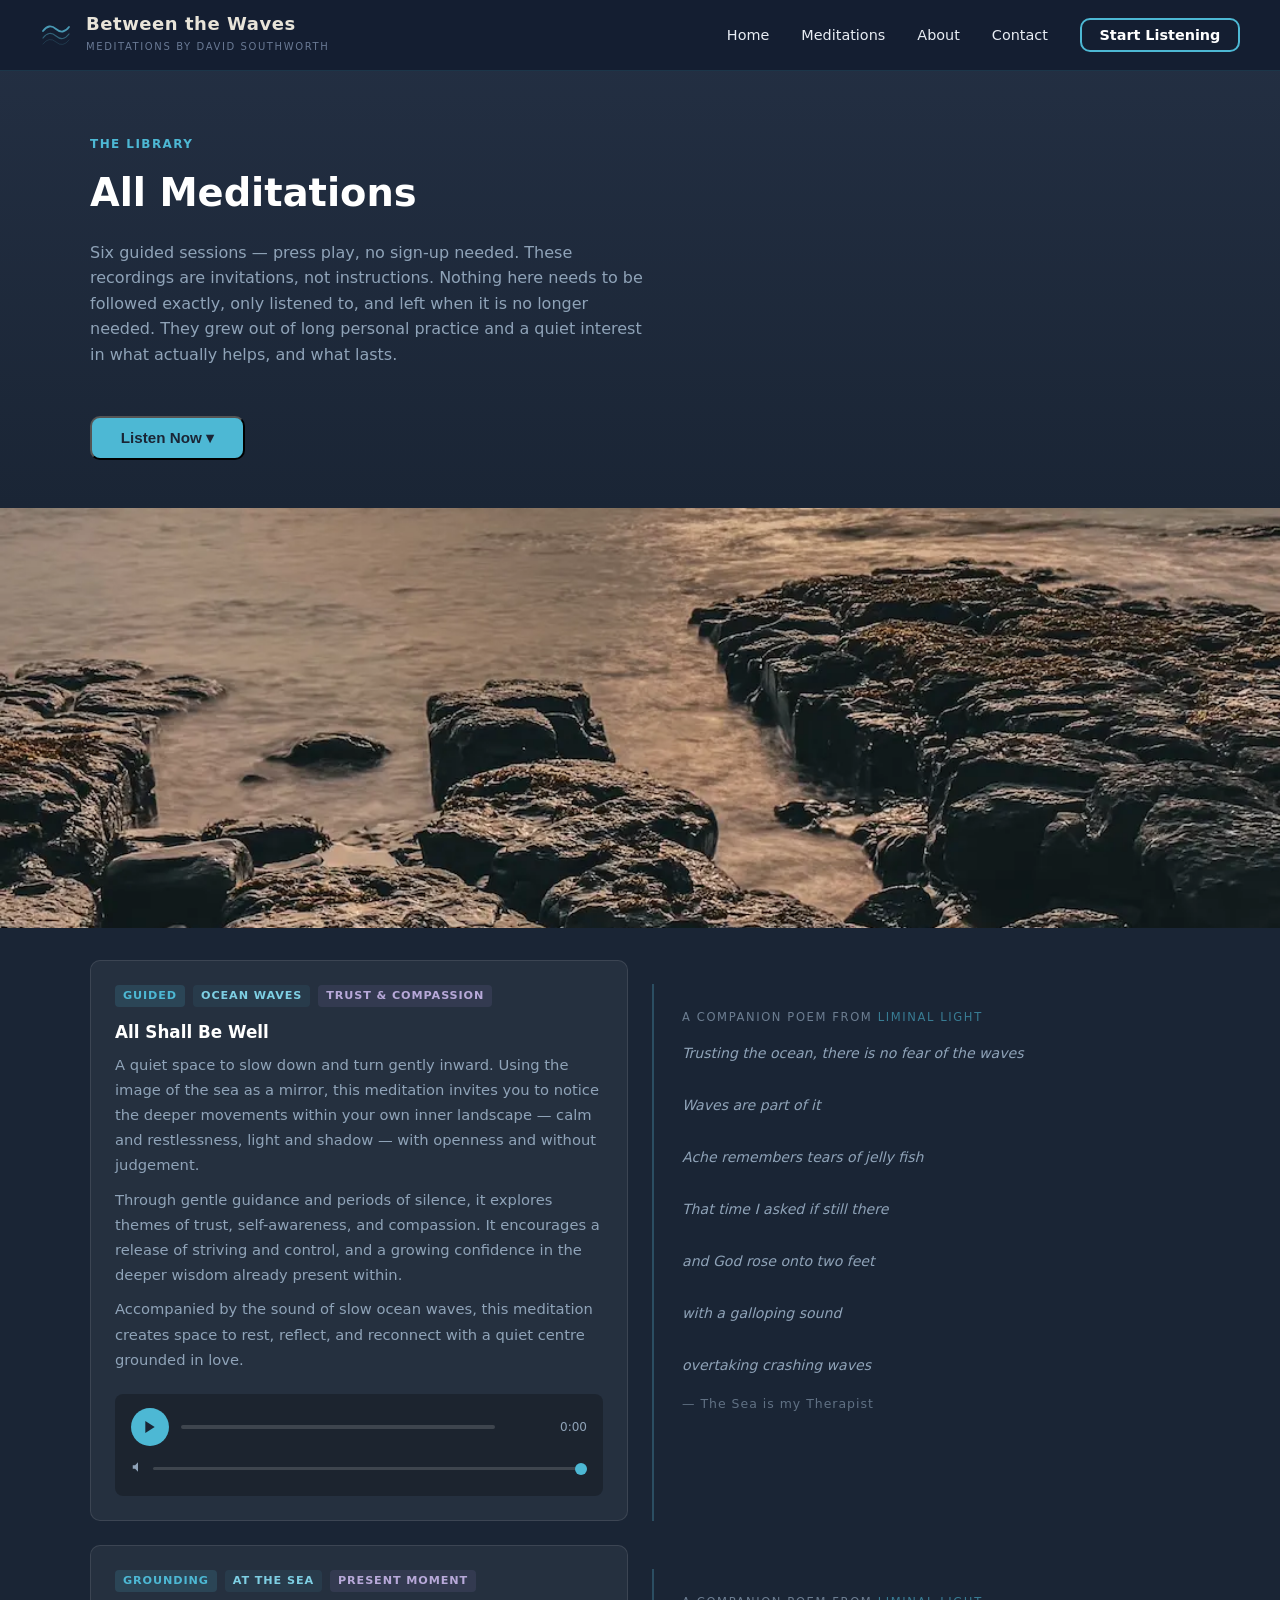
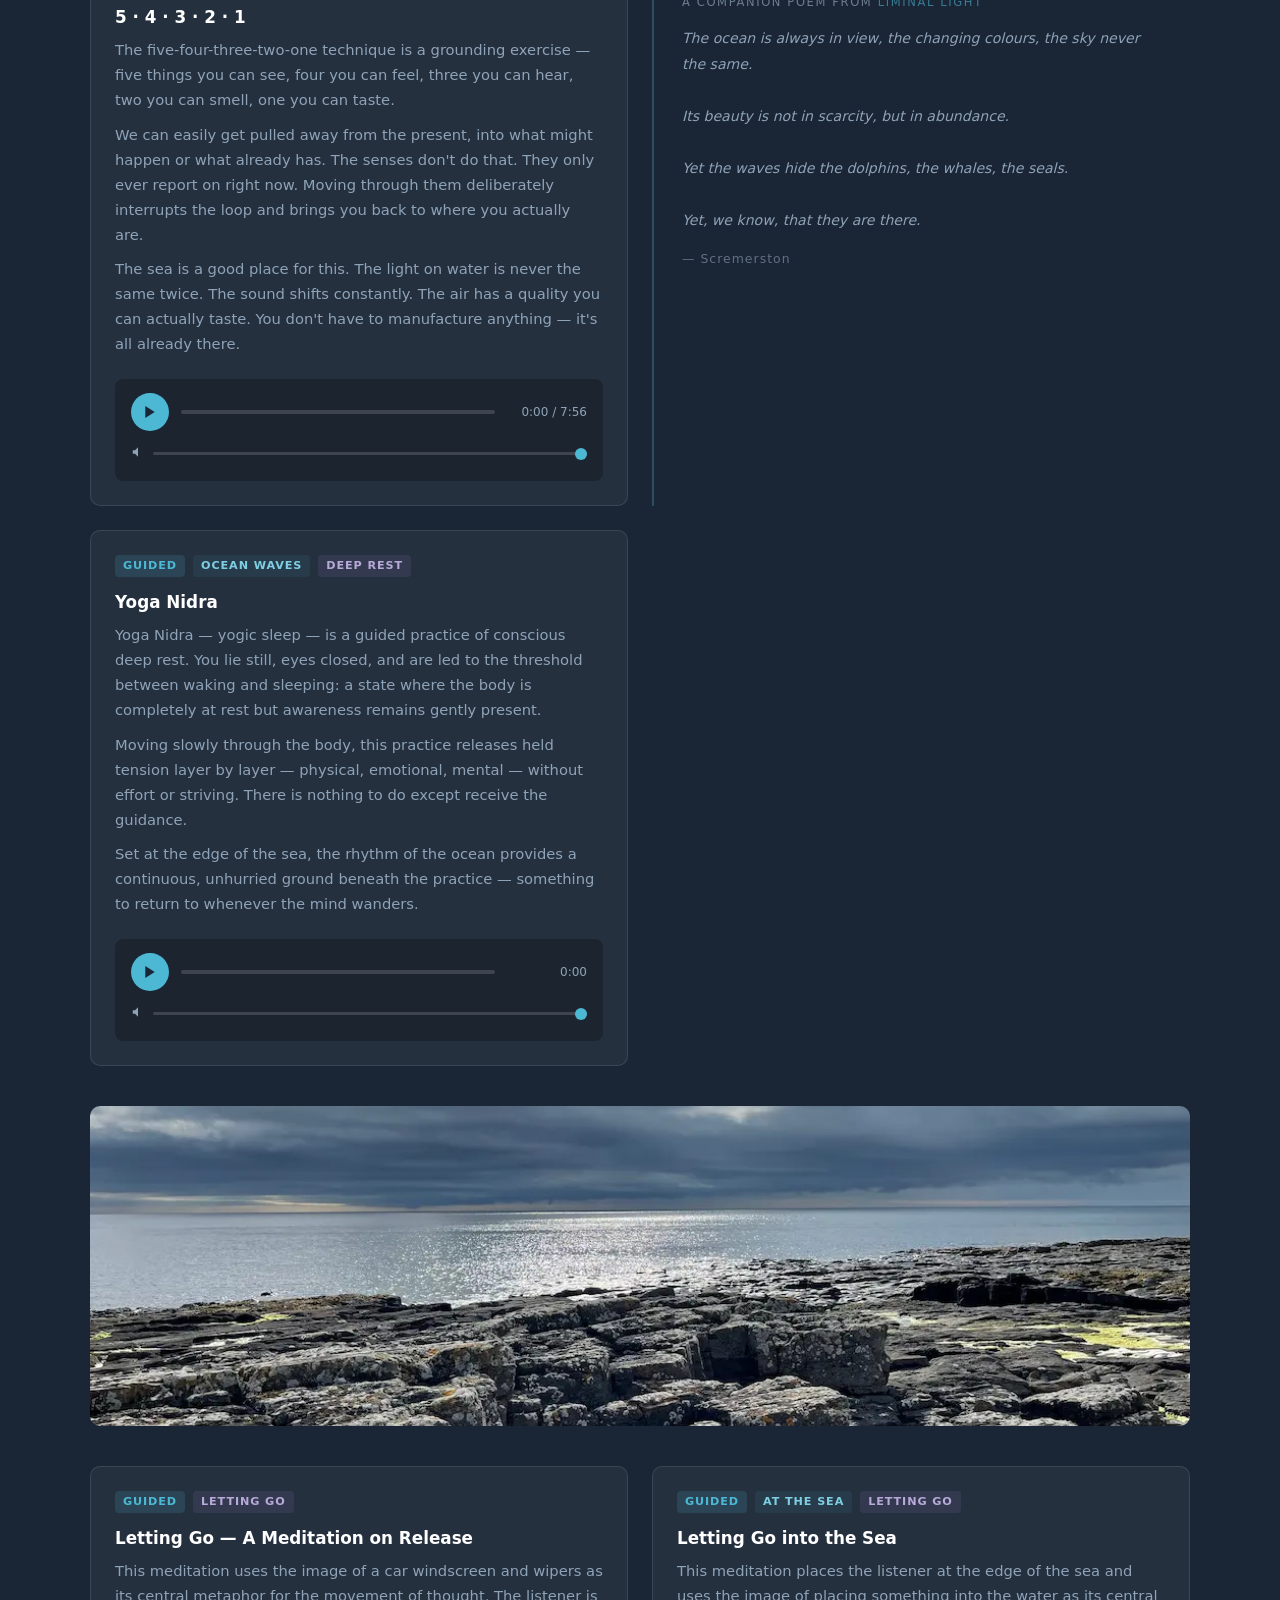
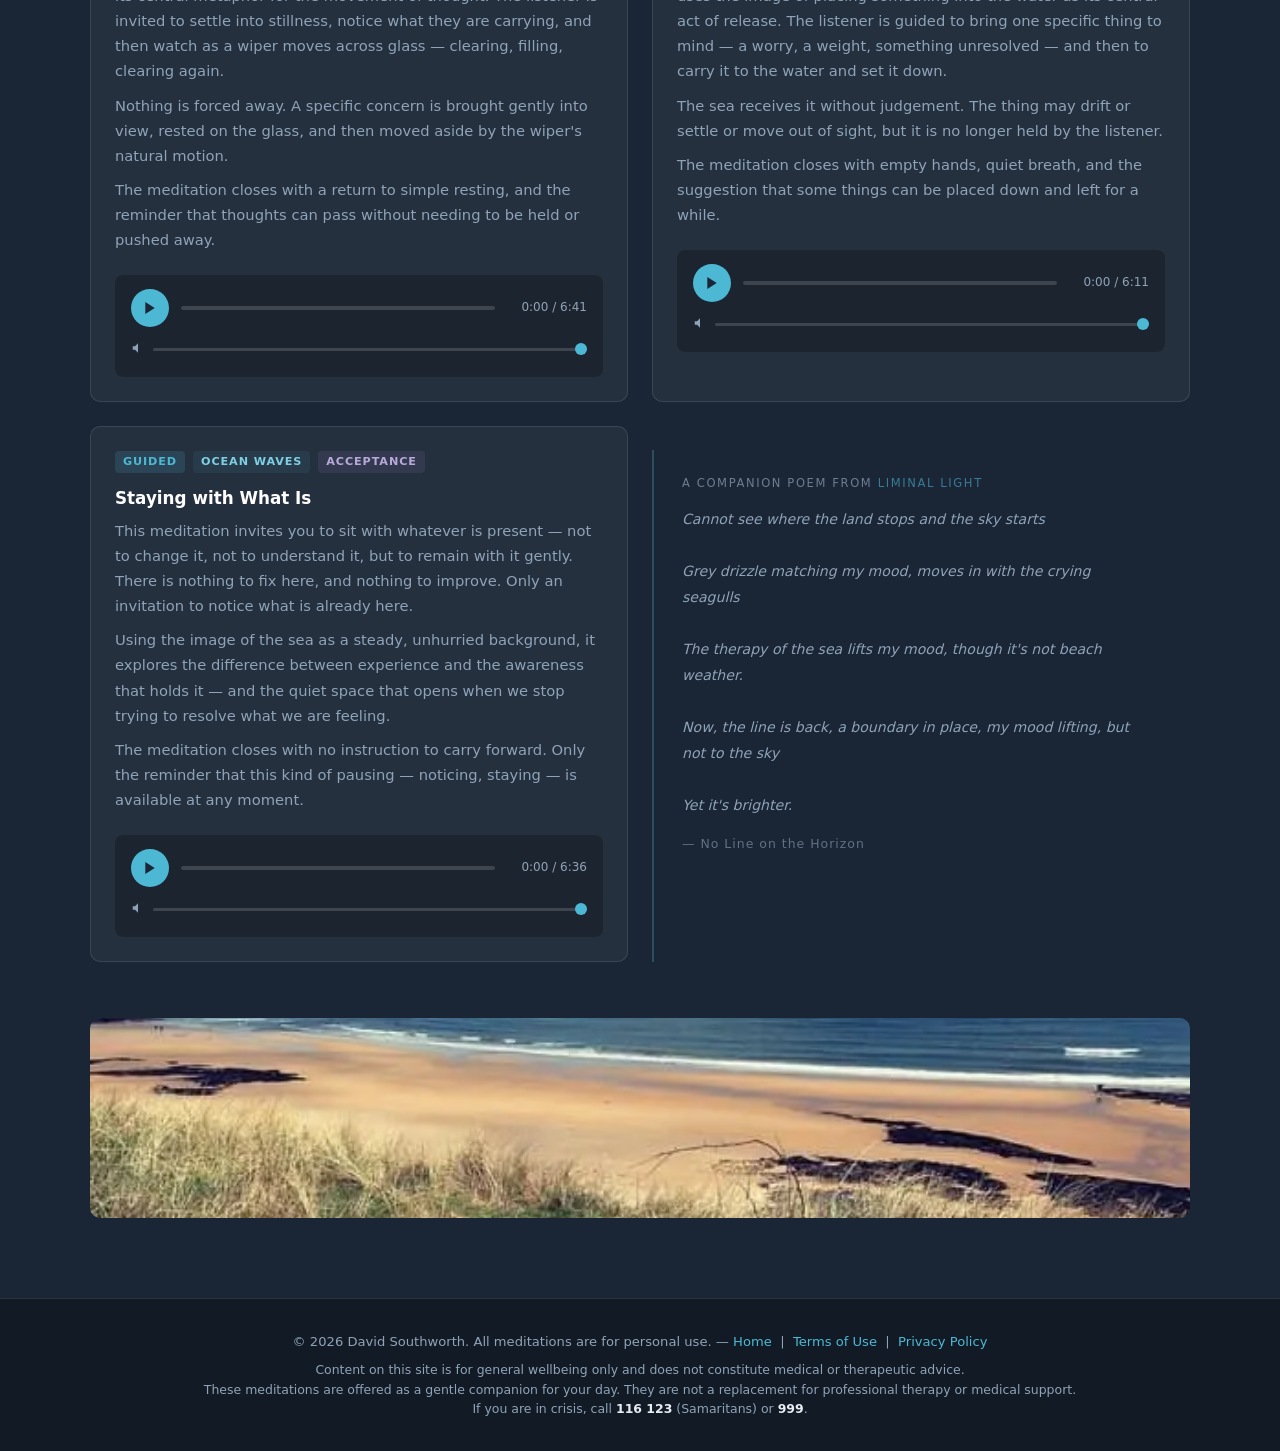
==== meditations.html @ e7060402 "Fix meditations page: add card IDs and remove redundant button - Add id="card-1" through id="card-6"" ====
<!DOCTYPE html>
<html lang="en">
<head>
  <meta charset="UTF-8" />
  <meta name="viewport" content="width=device-width, initial-scale=1.0" />
  <link rel="preconnect" href="https://fonts.googleapis.com" />
  <link rel="preconnect" href="https://fonts.gstatic.com" crossorigin />
  <link href="https://fonts.googleapis.com/css2?family=Cormorant+Garamond:ital,wght@0,400;1,400&display=swap" rel="stylesheet" />
  <title>Meditations — Between the Waves | Free Guided Audio Sessions</title>
  <meta name="description" content="Six free guided meditations for stillness, grounding, rest, and acceptance. No sign-up, no subscription — press play and begin. Created by a UK counsellor." />
  <meta property="og:title" content="Meditations — Between the Waves" />
  <meta property="og:description" content="Six free guided meditations for stillness, grounding, rest, and acceptance. No sign-up, no subscription — press play and begin. Created by a UK counsellor." />
  <meta property="og:type" content="website" />
  <meta name="twitter:card" content="summary_large_image" />
  <meta property="og:image" content="https://dtwo-sys.github.io/mediakit-website/images/og-image.jpg" />
  <meta property="og:image:alt" content="Rock pools at dusk on the Northumberland coast — Between the Waves" />
  <meta name="twitter:image" content="https://dtwo-sys.github.io/mediakit-website/images/og-image.jpg" />
  <meta name="twitter:title" content="Meditations — Between the Waves" />
  <meta name="author" content="David Southworth" />
  <meta name="robots" content="index, follow" />
  <link rel="apple-touch-icon" sizes="180x180" href="apple-touch-icon.png" />
  <link rel="icon" type="image/png" sizes="32x32" href="favicon-32x32.png" />
  <link rel="icon" type="image/png" sizes="16x16" href="favicon-16x16.png" />
  <link rel="manifest" href="site.webmanifest" />
  <meta name="twitter:description" content="Six free guided meditations for stillness, grounding, rest, and acceptance. No sign-up, no subscription — press play and begin. Created by a UK counsellor." />
  <link rel="stylesheet" href="css/style.css" />
  <style>
    .meditations-hero {
      padding-top: 130px;
      padding-bottom: 3rem;
      background: linear-gradient(180deg, rgba(36,48,68,0.98) 0%, var(--navy) 100%);
    }

    /* Wider cards on the library page to show full descriptions */
    .meditations-grid--library {
      grid-template-columns: repeat(auto-fill, minmax(420px, 1fr));
    }

    .card-desc--full {
      font-size: 0.92rem;
      line-height: 1.7;
      color: var(--muted);
      margin-bottom: 1.4rem;
    }

    /* Gentle divider between thematic paragraphs */
    .card-desc--full span {
      display: block;
      margin-top: 0.6rem;
    }

    @media (max-width: 768px) {
      .meditations-grid--library {
        grid-template-columns: 1fr;
      }
    }

    .meditations-hero-image {
      width: 100%;
      height: 420px;
      overflow: hidden;
    }

    .meditations-hero-image img {
      width: 100%;
      height: 100%;
      object-fit: cover;
      object-position: center 65%;
      display: block;
    }

    @media (min-width: 769px) {
      .meditations-hero-image img {
        object-position: center 65%;
      }
    }

    @media (max-width: 768px) {
      .meditations-hero-image {
        height: 260px;
      }
    }

    .meditations-break-image {
      grid-column: 1 / -1;
      width: 100%;
      height: 320px;
      overflow: hidden;
      border-radius: var(--radius);
      margin: 1rem 0;
    }

    .meditations-break-image img {
      width: 100%;
      height: 100%;
      object-fit: cover;
      object-position: center 60%;
      display: block;
    }

    @media (min-width: 769px) {
      .meditations-break-image img {
        object-position: center 60%;
      }
    }

    @media (max-width: 768px) {
      .meditations-break-image {
        height: 200px;
      }
    }

    .meditations-closing-image {
      grid-column: 1 / -1;
      width: 100%;
      height: 200px;
      overflow: hidden;
      border-radius: var(--radius);
      margin: 2rem 0 0;
    }

    .meditations-closing-image img {
      width: 100%;
      height: 100%;
      object-fit: cover;
      object-position: center 55%;
      display: block;
    }

    @media (max-width: 768px) {
      .meditations-closing-image {
        height: 140px;
      }
    }
  </style>
</head>
<body>

  <!-- ── NAV ── -->
  <nav class="nav" aria-label="Main navigation">
    <a href="index.html" class="nav-brand-link" style="display:flex; align-items:center; gap:14px; text-decoration:none;">
      <svg width="32" height="32" viewBox="0 0 32 32" fill="none" aria-hidden="true">
        <path d="M3 12 Q9 4 16 10 Q23 16 29 8" stroke="#4a9ab5" stroke-width="1.8" stroke-linecap="round" fill="none"/>
        <path d="M3 19 Q9 11 16 17 Q23 23 29 15" stroke="#4a9ab5" stroke-width="1.2" stroke-linecap="round" fill="none" opacity="0.55"/>
        <path d="M3 25 Q9 17 16 23 Q23 29 29 21" stroke="#4a9ab5" stroke-width="0.8" stroke-linecap="round" fill="none" opacity="0.25"/>
      </svg>
      <div>
        <div style="font-size:18px; font-weight:600; color:#e8e4d9; letter-spacing:0.03em; line-height:1.1;">Between the Waves</div>
        <div style="font-size:10px; letter-spacing:0.16em; color:#6a7a95; margin-top:5px; text-transform:uppercase;">Meditations by David Southworth</div>
      </div>
    </a>

    <button class="nav-toggle" aria-label="Toggle menu" aria-expanded="false">
      <span></span><span></span><span></span>
    </button>

    <ul class="nav-links">
      <li><a href="index.html">Home</a></li>
      <li><a href="meditations.html">Meditations</a></li>
      <li><a href="index.html#about">About</a></li>
      <li><a href="mailto:hello@calibratedideas.com">Contact</a></li>
      <li><a href="meditations.html" class="btn-nav">Start Listening</a></li>
    </ul>
  </nav>

  <!-- ── PAGE HEADER ── -->
  <div class="meditations-hero">
    <div class="container">
      <span class="section-tag">The Library</span>
      <h2 class="section-title">All Meditations</h2>
      <p class="section-sub">Six guided sessions — press play, no sign-up needed. These recordings are invitations, not instructions. Nothing here needs to be followed exactly, only listened to,
        and left when it is no longer needed. They grew out of long personal practice and a quiet interest in what actually helps, and what lasts.</p>

      <div class="hero-ctas" style="margin-top: 1.5rem;">
        <!-- Listen Now Dropdown (First-time visitor) -->
        <button id="listen-now-btn" class="btn-primary listen-cta" aria-haspopup="menu" aria-expanded="false">
          Listen Now ▾
        </button>

        <!-- Dropdown Menu -->
        <div id="dropdown-menu" class="listen-dropdown hidden" role="menu">
          <a href="#card-1" class="dropdown-item" data-card-id="card-1" data-track-name="All Shall Be Well" role="menuitem">All Shall Be Well</a>
          <a href="#card-2" class="dropdown-item" data-card-id="card-2" data-track-name="5 · 4 · 3 · 2 · 1" role="menuitem">5 · 4 · 3 · 2 · 1</a>
          <a href="#card-3" class="dropdown-item" data-card-id="card-3" data-track-name="Yoga Nidra" role="menuitem">Yoga Nidra</a>
          <a href="#card-4" class="dropdown-item" data-card-id="card-4" data-track-name="Letting Go — A Meditation on Release" role="menuitem">Letting Go — A Meditation on Release</a>
          <a href="#card-5" class="dropdown-item" data-card-id="card-5" data-track-name="Letting Go into the Sea" role="menuitem">Letting Go into the Sea</a>
          <a href="#card-6" class="dropdown-item" data-card-id="card-6" data-track-name="Staying with What Is" role="menuitem">Staying with What Is</a>
        </div>

        <!-- Welcome Back UI (Returning visitor) — hidden by default -->
        <div id="welcome-back-cta" class="welcome-back-buttons hidden">
          <button id="welcome-back-btn" class="btn-primary listen-cta">
            ▶ Play previous track: <span id="welcome-back-track"></span>
          </button>
        </div>
      </div>
    </div>
  </div>

  <div class="meditations-hero-image">
    <img src="images/hero-dusk-rocks.webp" alt="Rock pools at dusk on the Northumberland coast, warm light reflecting on a calm sea" />
  </div>

  <!-- ── MEDITATION CARDS ── -->
  <section style="padding-top:2rem;">
    <div class="container">
      <div class="meditations-grid meditations-grid--library">

        <!-- ── SESSION 1: All Shall Be Well ── -->
        <div id="card-1" class="meditation-card" data-category="guided" data-track="All Shall Be Well">
          <div class="card-meta">
            <span class="card-tag">Guided</span>
            <span class="card-tag card-tag--sea">Ocean Waves</span>
            <span class="card-tag card-tag--theme">Trust &amp; Compassion</span>
          </div>
          <h3 class="card-title">All Shall Be Well</h3>

          <p class="card-desc--full">
            A quiet space to slow down and turn gently inward. Using the image of the sea as a
            mirror, this meditation invites you to notice the deeper movements within your own inner
            landscape — calm and restlessness, light and shadow — with openness and without judgement.
            <span>
              Through gentle guidance and periods of silence, it explores themes of trust,
              self-awareness, and compassion. It encourages a release of striving and control, and a
              growing confidence in the deeper wisdom already present within.
            </span>
            <span>
              Accompanied by the sound of slow ocean waves, this meditation creates space to rest,
              reflect, and reconnect with a quiet centre grounded in love.
            </span>
          </p>

          <div class="player">
            <audio src="audio/all-shall-be-well-trust-shadow-love-meditation.mp3" preload="metadata"></audio>
            <div class="player-controls">
              <button class="btn-play" aria-label="Play">
                <svg viewBox="0 0 24 24"><polygon points="5,3 19,12 5,21"/></svg>
              </button>
              <div class="progress-wrap" role="progressbar">
                <div class="progress-fill"></div>
              </div>
              <span class="player-time">0:00</span>
            </div>
            <div class="volume-row">
              <span class="vol-icon"><svg viewBox="0 0 24 24"><path d="M3 9v6h4l5 5V4L7 9H3z"/></svg></span>
              <input type="range" class="vol-slider" min="0" max="1" step="0.02" value="0.8" aria-label="Volume" />
            </div>
          </div>
        </div>

        <div class="poem-companion">
          <p class="poem-companion-label">
            A companion poem from <a href="https://poetry.davidsouthworth.net" target="_blank" rel="noopener">Liminal Light</a>
          </p>
          <p class="poem-companion-text">Trusting the ocean, there is no fear of the waves

Waves are part of it

Ache remembers tears of jelly fish

That time I asked if still there

and God rose onto two feet

with a galloping sound

overtaking crashing waves</p>
          <p class="poem-companion-title">— The Sea is my Therapist</p>
        </div>

        <!-- ── SESSION 2: 5-4-3-2-1 ── -->
        <div id="card-2" class="meditation-card" data-category="grounding" data-track="5 · 4 · 3 · 2 · 1">
          <div class="card-meta">
            <span class="card-tag">Grounding</span>
            <span class="card-tag card-tag--sea">At the Sea</span>
            <span class="card-tag card-tag--theme">Present Moment</span>
          </div>
          <h3 class="card-title">5 &middot; 4 &middot; 3 &middot; 2 &middot; 1</h3>

          <p class="card-desc--full">
            The five-four-three-two-one technique is a grounding exercise — five things you can see,
            four you can feel, three you can hear, two you can smell, one you can taste.
            <span>
              We can easily get pulled away from the present, into what might happen or what already
              has. The senses don't do that. They only ever report on right now. Moving through them
              deliberately interrupts the loop and brings you back to where you actually are.
            </span>
            <span>
              The sea is a good place for this. The light on water is never the same twice. The sound
              shifts constantly. The air has a quality you can actually taste. You don't have to
              manufacture anything — it's all already there.
            </span>
          </p>

          <div class="player">
            <audio src="audio/5-4-3-2-1.mp3" preload="metadata"></audio>
            <div class="player-controls">
              <button class="btn-play" aria-label="Play">
                <svg viewBox="0 0 24 24"><polygon points="5,3 19,12 5,21"/></svg>
              </button>
              <div class="progress-wrap" role="progressbar">
                <div class="progress-fill"></div>
              </div>
              <span class="player-time">0:00</span>
            </div>
            <div class="volume-row">
              <span class="vol-icon"><svg viewBox="0 0 24 24"><path d="M3 9v6h4l5 5V4L7 9H3z"/></svg></span>
              <input type="range" class="vol-slider" min="0" max="1" step="0.02" value="0.8" aria-label="Volume" />
            </div>
          </div>
        </div>

        <div class="poem-companion">
          <p class="poem-companion-label">
            A companion poem from <a href="https://poetry.davidsouthworth.net" target="_blank" rel="noopener">Liminal Light</a>
          </p>
          <p class="poem-companion-text">The ocean is always in view, the changing colours, the sky never the same.

Its beauty is not in scarcity, but in abundance.

Yet the waves hide the dolphins, the whales, the seals.

Yet, we know, that they are there.</p>
          <p class="poem-companion-title">— Scremerston</p>
        </div>

        <!-- ── SESSION 3: Yoga Nidra ── -->
        <div id="card-3" class="meditation-card" data-category="guided" data-track="Yoga Nidra">
          <div class="card-meta">
            <span class="card-tag">Guided</span>
            <span class="card-tag card-tag--sea">Ocean Waves</span>
            <span class="card-tag card-tag--theme">Deep Rest</span>
          </div>
          <h3 class="card-title">Yoga Nidra</h3>

          <p class="card-desc--full">
            Yoga Nidra — yogic sleep — is a guided practice of conscious deep rest. You lie still,
            eyes closed, and are led to the threshold between waking and sleeping: a state where the
            body is completely at rest but awareness remains gently present.
            <span>
              Moving slowly through the body, this practice releases held tension layer by layer —
              physical, emotional, mental — without effort or striving. There is nothing to do except
              receive the guidance.
            </span>
            <span>
              Set at the edge of the sea, the rhythm of the ocean provides a continuous, unhurried
              ground beneath the practice — something to return to whenever the mind wanders.
            </span>
          </p>

          <div class="player">
            <audio src="audio/YogaNidra.mp3" preload="metadata"></audio>
            <div class="player-controls">
              <button class="btn-play" aria-label="Play">
                <svg viewBox="0 0 24 24"><polygon points="5,3 19,12 5,21"/></svg>
              </button>
              <div class="progress-wrap" role="progressbar">
                <div class="progress-fill"></div>
              </div>
              <span class="player-time">0:00</span>
            </div>
            <div class="volume-row">
              <span class="vol-icon"><svg viewBox="0 0 24 24"><path d="M3 9v6h4l5 5V4L7 9H3z"/></svg></span>
              <input type="range" class="vol-slider" min="0" max="1" step="0.02" value="0.8" aria-label="Volume" />
            </div>
          </div>
        </div>

        <div class="meditations-break-image">
          <img src="images/sky-light-sea.webp" alt="Light breaking through dramatic clouds onto the North Sea, Northumberland coast" loading="lazy" />
        </div>

        <!-- ── SESSION 4: Letting Go — A Meditation on Release ── -->
        <div id="card-4" class="meditation-card" data-category="guided" data-track="Letting Go — A Meditation on Release">
          <div class="card-meta">
            <span class="card-tag">Guided</span>
            <span class="card-tag card-tag--theme">Letting Go</span>
          </div>
          <h3 class="card-title">Letting Go &mdash; A Meditation on Release</h3>

          <p class="card-desc--full">
            This meditation uses the image of a car windscreen and wipers as its central metaphor
            for the movement of thought. The listener is invited to settle into stillness, notice
            what they are carrying, and then watch as a wiper moves across glass — clearing,
            filling, clearing again.
            <span>
              Nothing is forced away. A specific concern is brought gently into view, rested on
              the glass, and then moved aside by the wiper's natural motion.
            </span>
            <span>
              The meditation closes with a return to simple resting, and the reminder that thoughts
              can pass without needing to be held or pushed away.
            </span>
          </p>

          <div class="player">
            <audio src="audio/Wipers.mp3" preload="metadata"></audio>
            <div class="player-controls">
              <button class="btn-play" aria-label="Play">
                <svg viewBox="0 0 24 24"><polygon points="5,3 19,12 5,21"/></svg>
              </button>
              <div class="progress-wrap" role="progressbar">
                <div class="progress-fill"></div>
              </div>
              <span class="player-time">0:00</span>
            </div>
            <div class="volume-row">
              <span class="vol-icon"><svg viewBox="0 0 24 24"><path d="M3 9v6h4l5 5V4L7 9H3z"/></svg></span>
              <input type="range" class="vol-slider" min="0" max="1" step="0.02" value="0.8" aria-label="Volume" />
            </div>
          </div>
        </div>

        <!-- ── SESSION 5: Letting Go into the Sea ── -->
        <div id="card-5" class="meditation-card" data-category="guided" data-track="Letting Go into the Sea">
          <div class="card-meta">
            <span class="card-tag">Guided</span>
            <span class="card-tag card-tag--sea">At the Sea</span>
            <span class="card-tag card-tag--theme">Letting Go</span>
          </div>
          <h3 class="card-title">Letting Go into the Sea</h3>

          <p class="card-desc--full">
            This meditation places the listener at the edge of the sea and uses the image of
            placing something into the water as its central act of release. The listener is guided
            to bring one specific thing to mind — a worry, a weight, something unresolved — and
            then to carry it to the water and set it down.
            <span>
              The sea receives it without judgement. The thing may drift or settle or move out of
              sight, but it is no longer held by the listener.
            </span>
            <span>
              The meditation closes with empty hands, quiet breath, and the suggestion that some
              things can be placed down and left for a while.
            </span>
          </p>

          <div class="player">
            <audio src="audio/Letting_Go.mp3" preload="metadata"></audio>
            <div class="player-controls">
              <button class="btn-play" aria-label="Play">
                <svg viewBox="0 0 24 24"><polygon points="5,3 19,12 5,21"/></svg>
              </button>
              <div class="progress-wrap" role="progressbar">
                <div class="progress-fill"></div>
              </div>
              <span class="player-time">0:00</span>
            </div>
            <div class="volume-row">
              <span class="vol-icon"><svg viewBox="0 0 24 24"><path d="M3 9v6h4l5 5V4L7 9H3z"/></svg></span>
              <input type="range" class="vol-slider" min="0" max="1" step="0.02" value="0.8" aria-label="Volume" />
            </div>
          </div>
        </div>

        <!-- ── SESSION 6: Staying with What Is ── -->
        <div id="card-6" class="meditation-card" data-category="guided" data-track="Staying with What Is">
          <div class="card-meta">
            <span class="card-tag">Guided</span>
            <span class="card-tag card-tag--sea">Ocean Waves</span>
            <span class="card-tag card-tag--theme">Acceptance</span>
          </div>
          <h3 class="card-title">Staying with What Is</h3>

          <p class="card-desc--full">
            This meditation invites you to sit with whatever is present — not to change it, not to
            understand it, but to remain with it gently. There is nothing to fix here, and nothing
            to improve. Only an invitation to notice what is already here.
            <span>
              Using the image of the sea as a steady, unhurried background, it explores the
              difference between experience and the awareness that holds it — and the quiet space
              that opens when we stop trying to resolve what we are feeling.
            </span>
            <span>
              The meditation closes with no instruction to carry forward. Only the reminder that
              this kind of pausing — noticing, staying — is available at any moment.
            </span>
          </p>

          <div class="player">
            <audio src="audio/Staying.mp3" preload="metadata"></audio>
            <div class="player-controls">
              <button class="btn-play" aria-label="Play">
                <svg viewBox="0 0 24 24"><polygon points="5,3 19,12 5,21"/></svg>
              </button>
              <div class="progress-wrap" role="progressbar">
                <div class="progress-fill"></div>
              </div>
              <span class="player-time">0:00</span>
            </div>
            <div class="volume-row">
              <span class="vol-icon"><svg viewBox="0 0 24 24"><path d="M3 9v6h4l5 5V4L7 9H3z"/></svg></span>
              <input type="range" class="vol-slider" min="0" max="1" step="0.02" value="0.8" aria-label="Volume" />
            </div>
          </div>
        </div>

        <div class="poem-companion">
          <p class="poem-companion-label">
            A companion poem from <a href="https://poetry.davidsouthworth.net" target="_blank" rel="noopener">Liminal Light</a>
          </p>
          <p class="poem-companion-text">Cannot see where the land stops and the sky starts

Grey drizzle matching my mood, moves in with the crying seagulls

The therapy of the sea lifts my mood, though it's not beach weather.

Now, the line is back, a boundary in place, my mood lifting, but not to the sky

Yet it's brighter.</p>
          <p class="poem-companion-title">— No Line on the Horizon</p>
        </div>

        <div class="meditations-closing-image">
          <img src="images/beach-dunes-path.webp" alt="A path through dune grass overlooking an empty beach on the Northumberland coast" loading="lazy" />
        </div>

      </div><!-- /grid -->
    </div>
  </section>

  <!-- ── FOOTER ── -->
  <footer>
    <p>
      &copy; 2026 David Southworth. All meditations are for personal use. &mdash;
      <a href="index.html">Home</a> &nbsp;|&nbsp;
      <a href="terms.html">Terms of Use</a> &nbsp;|&nbsp;
      <a href="privacy.html">Privacy Policy</a>
    </p>
    <p style="margin-top:0.5rem;font-size:0.78rem;">
      Content on this site is for general wellbeing only and does not constitute medical or therapeutic advice.<br>
      These meditations are offered as a gentle companion for your day. They are not a replacement for professional therapy or medical support.<br>
      If you are in crisis, call <strong style="color:var(--light);">116 123</strong> (Samaritans) or <strong style="color:var(--light);">999</strong>.
    </p>
  </footer>

  <script src="js/player.js"></script>
  <script src="js/listen.js"></script>
</body>
</html>
---- css/style.css ----
/* ================================================
   Mediakit Website — Global Styles
   Palette: dark navy bg, blue accent, white text
   ================================================ */

*, *::before, *::after {
  box-sizing: border-box;
  margin: 0;
  padding: 0;
}

:root {
  --navy:    #1a2535;
  --navy-mid:#243044;
  --accent:  #4db8d4;
  --accent-h:#3aa0bc;
  --white:   #ffffff;
  --light:   #e8edf4;
  --muted:   #8fa3b8;
  --card-bg: rgba(255,255,255,0.05);
  --card-border: rgba(255,255,255,0.1);
  --radius:  10px;
}

html { scroll-behavior: smooth; }

body {
  font-family: 'Segoe UI', system-ui, -apple-system, sans-serif;
  background: var(--navy);
  color: var(--white);
  line-height: 1.6;
  min-height: 100vh;
}

a { color: inherit; text-decoration: none; }

img { max-width: 100%; display: block; }

/* ── NAV ─────────────────────────────────────── */

.nav {
  position: fixed;
  top: 0; left: 0; right: 0;
  z-index: 1000;
  display: flex;
  align-items: center;
  justify-content: space-between;
  padding: 0.9rem 2.5rem;
  background: rgba(20, 30, 48, 0.92);
  backdrop-filter: blur(10px);
  border-bottom: 1px solid rgba(77,184,212,0.15);
}

.nav-brand h1 {
  font-size: 1.25rem;
  font-weight: 700;
  letter-spacing: 0.02em;
}

.nav-brand p {
  font-size: 0.72rem;
  color: var(--accent);
  letter-spacing: 0.04em;
}

.nav-links {
  display: flex;
  align-items: center;
  gap: 2rem;
  list-style: none;
}

.nav-links a {
  font-size: 0.9rem;
  color: var(--light);
  transition: color 0.2s;
}

.nav-links a:hover { color: var(--accent); }

.btn-nav {
  padding: 0.45rem 1.1rem;
  border: 2px solid var(--accent);
  border-radius: var(--radius);
  color: var(--white) !important;
  font-size: 0.88rem;
  font-weight: 600;
  transition: background 0.2s, color 0.2s;
}

.btn-nav:hover {
  background: var(--accent);
  color: var(--navy) !important;
}

/* Hamburger */
.nav-toggle {
  display: none;
  flex-direction: column;
  gap: 5px;
  cursor: pointer;
  background: none;
  border: none;
  padding: 4px;
}

.nav-toggle span {
  display: block;
  width: 24px;
  height: 2px;
  background: var(--white);
  border-radius: 2px;
  transition: all 0.3s;
}

/* ── HERO ────────────────────────────────────── */

.hero {
  position: relative;
  min-height: 100vh;
  display: flex;
  align-items: flex-end;
  padding-bottom: 8vh;
  background:
    linear-gradient(to bottom right, rgba(20,30,48,0.82), rgba(20,30,48,0.55)),
    url('../images/hero.jpeg') center 35%/cover no-repeat;
}

.hero-content {
  padding: 0 3rem;
  max-width: 650px;
}

.hero-content h2 {
  font-size: clamp(2.2rem, 5vw, 3.4rem);
  font-weight: 700;
  line-height: 1.15;
  margin-bottom: 0.6rem;
}

.hero-divider {
  width: 60px;
  height: 3px;
  background: var(--accent);
  border: none;
  margin: 0.9rem 0 1.2rem;
}

.hero-content p {
  font-size: 1.05rem;
  color: var(--light);
  margin-bottom: 2rem;
}

.hero-ctas {
  display: flex;
  flex-direction: column;
  align-items: flex-start;
  gap: 0.9rem;
}

.btn-primary {
  display: inline-block;
  padding: 0.7rem 1.8rem;
  background: var(--accent);
  color: var(--navy);
  border-radius: var(--radius);
  font-weight: 700;
  font-size: 0.95rem;
  transition: background 0.2s, transform 0.15s;
}

.btn-primary:hover {
  background: var(--accent-h);
  transform: translateY(-2px);
}

.btn-outline {
  display: inline-block;
  padding: 0.65rem 1.6rem;
  border: 2px solid rgba(255,255,255,0.55);
  border-radius: var(--radius);
  color: var(--white);
  font-size: 0.9rem;
  backdrop-filter: blur(4px);
  background: rgba(255,255,255,0.07);
  transition: border-color 0.2s, background 0.2s;
}

.btn-outline:hover {
  border-color: var(--accent);
  background: rgba(77,184,212,0.12);
}

/* ── SECTIONS ────────────────────────────────── */

section { padding: 5rem 2.5rem; }

.section-tag {
  display: inline-block;
  font-size: 0.75rem;
  font-weight: 700;
  letter-spacing: 0.12em;
  text-transform: uppercase;
  color: var(--accent);
  margin-bottom: 0.5rem;
}

.section-title {
  font-size: clamp(1.6rem, 3vw, 2.4rem);
  font-weight: 700;
  margin-bottom: 1rem;
  color: var(--white);
}

.section-sub {
  color: var(--muted);
  max-width: 560px;
  font-size: 1rem;
  margin-bottom: 3rem;
}

.container {
  max-width: 1100px;
  margin: 0 auto;
}

/* ── MEDITATIONS GRID ────────────────────────── */

.meditations-grid {
  display: grid;
  grid-template-columns: repeat(auto-fill, minmax(300px, 1fr));
  gap: 1.5rem;
}

.meditation-card {
  background: var(--card-bg);
  border: 1px solid var(--card-border);
  border-radius: var(--radius);
  padding: 1.5rem;
  transition: border-color 0.25s, transform 0.2s;
}

.meditation-card:hover {
  border-color: rgba(77,184,212,0.4);
  transform: translateY(-3px);
}

.card-meta {
  display: flex;
  align-items: center;
  gap: 0.5rem;
  margin-bottom: 0.75rem;
}

.card-tag {
  font-size: 0.7rem;
  font-weight: 700;
  letter-spacing: 0.08em;
  text-transform: uppercase;
  background: rgba(77,184,212,0.15);
  color: var(--accent);
  border-radius: 4px;
  padding: 2px 8px;
}

.card-duration {
  font-size: 0.78rem;
  color: var(--muted);
}

.card-title {
  font-size: 1.05rem;
  font-weight: 700;
  margin-bottom: 0.4rem;
  color: var(--white);
}

.card-desc {
  font-size: 0.85rem;
  color: var(--muted);
  margin-bottom: 1.2rem;
  line-height: 1.5;
}

/* ── CUSTOM AUDIO PLAYER ─────────────────────── */

.player {
  background: rgba(0,0,0,0.25);
  border-radius: 8px;
  padding: 0.9rem 1rem;
}

.player-controls {
  display: flex;
  align-items: center;
  gap: 0.75rem;
  margin-bottom: 0.6rem;
}

.btn-play {
  width: 38px;
  height: 38px;
  border-radius: 50%;
  border: none;
  background: var(--accent);
  color: var(--navy);
  cursor: pointer;
  display: flex;
  align-items: center;
  justify-content: center;
  flex-shrink: 0;
  transition: background 0.2s, transform 0.15s;
}

.btn-play:hover {
  background: var(--accent-h);
  transform: scale(1.08);
}

.btn-play svg { width: 16px; height: 16px; fill: var(--navy); }

.player-time {
  font-size: 0.75rem;
  color: var(--muted);
  min-width: 80px;
  text-align: right;
}

.progress-wrap {
  flex: 1;
  height: 4px;
  background: rgba(255,255,255,0.15);
  border-radius: 4px;
  cursor: pointer;
  position: relative;
}

.progress-fill {
  height: 100%;
  background: var(--accent);
  border-radius: 4px;
  width: 0%;
  transition: width 0.1s linear;
  pointer-events: none;
}

.volume-row {
  display: flex;
  align-items: center;
  gap: 0.5rem;
}

.vol-icon {
  color: var(--muted);
  flex-shrink: 0;
}

.vol-icon svg { width: 14px; height: 14px; fill: var(--muted); }

input[type="range"].vol-slider {
  -webkit-appearance: none;
  appearance: none;
  flex: 1;
  height: 3px;
  background: rgba(255,255,255,0.15);
  border-radius: 3px;
  outline: none;
  cursor: pointer;
}

input[type="range"].vol-slider::-webkit-slider-thumb {
  -webkit-appearance: none;
  width: 12px;
  height: 12px;
  border-radius: 50%;
  background: var(--accent);
  cursor: pointer;
}

/* ── ABOUT / INFO STRIP ──────────────────────── */

.about-strip {
  background: var(--navy-mid);
  border-top: 1px solid var(--card-border);
  border-bottom: 1px solid var(--card-border);
}

.about-inner {
  display: grid;
  grid-template-columns: 1fr 110px;
  grid-template-rows: auto auto;
  gap: 1rem 2rem;
  align-items: start;
}

.about-book {
  display: flex;
  flex-direction: column;
  align-items: center;
  justify-content: flex-start;
  gap: 0.6rem;
  grid-row: 1 / 2;
  grid-column: 2 / 3;
  margin-top: 3.2rem;
}

.about-text { grid-column: 1 / 2; }

.about-text p {
  color: var(--muted);
  font-size: 0.97rem;
  line-height: 1.75;
}

.about-stats {
  display: flex;
  gap: 2.5rem;
  flex-shrink: 0;
  grid-column: 1 / 2;
  grid-row: 2 / 3;
  grid-column: 1 / 2;
}

.book-cover-img {
  width: 110px;
  border-radius: 4px;
  box-shadow: 3px 6px 20px rgba(0,0,0,0.5);
  display: block;
}

.book-cover-label {
  display: none;
}

.stat { text-align: center; }

.stat-num {
  font-size: 2rem;
  font-weight: 700;
  color: var(--accent);
  display: block;
}

.stat-label {
  font-size: 0.75rem;
  color: var(--muted);
  text-transform: uppercase;
  letter-spacing: 0.07em;
}

/* ── CONTACT ─────────────────────────────────── */

.contact-card {
  background: var(--card-bg);
  border: 1px solid var(--card-border);
  border-radius: var(--radius);
  padding: 2.5rem;
  max-width: 560px;
}

.form-group { margin-bottom: 1.1rem; }

.form-group label {
  display: block;
  font-size: 0.82rem;
  color: var(--muted);
  margin-bottom: 0.35rem;
  text-transform: uppercase;
  letter-spacing: 0.05em;
}

.form-group input,
.form-group textarea {
  width: 100%;
  padding: 0.7rem 1rem;
  background: rgba(255,255,255,0.06);
  border: 1px solid var(--card-border);
  border-radius: 6px;
  color: var(--white);
  font-size: 0.95rem;
  font-family: inherit;
  outline: none;
  transition: border-color 0.2s;
}

.form-group input:focus,
.form-group textarea:focus {
  border-color: var(--accent);
}

.form-group textarea { resize: vertical; min-height: 120px; }

/* ── FOOTER ──────────────────────────────────── */

footer {
  background: rgba(0,0,0,0.3);
  border-top: 1px solid var(--card-border);
  text-align: center;
  padding: 2rem;
  font-size: 0.82rem;
  color: var(--muted);
}

footer a { color: var(--accent); }

/* ── TWO-COLUMN HOMEPAGE GRID ────────────────── */

.meditations-grid--two {
  grid-template-columns: repeat(auto-fill, minmax(340px, 1fr));
}

/* ── EXTRA TAG COLOURS ───────────────────────── */

.card-tag--sea {
  background: rgba(77,184,212,0.08);
  color: #7ecfe3;
}

.card-tag--theme {
  background: rgba(150,130,200,0.12);
  color: #b8a9d9;
}

/* ── FILTER TABS ─────────────────────────────── */

.filter-tabs {
  display: flex;
  gap: 0.5rem;
  flex-wrap: wrap;
  margin-bottom: 2rem;
}

.filter-btn {
  padding: 0.4rem 1rem;
  border-radius: 20px;
  border: 1px solid var(--card-border);
  background: var(--card-bg);
  color: var(--muted);
  font-size: 0.82rem;
  cursor: pointer;
  transition: all 0.2s;
}

.filter-btn:hover,
.filter-btn.active {
  border-color: var(--accent);
  color: var(--accent);
  background: rgba(77,184,212,0.1);
}

/* ── RESPONSIVE ──────────────────────────────── */

@media (max-width: 1024px) {
  .nav-links { gap: 1.2rem; }
  .btn-nav { padding: 0.4rem 0.9rem; font-size: 0.82rem; }
}

@media (max-width: 768px) {
  .nav { padding: 0.9rem 1.25rem; }

  .nav-links {
    display: none;
    position: fixed;
    inset: 0;
    background: var(--navy);
    flex-direction: column;
    justify-content: center;
    gap: 2.5rem;
    font-size: 1.2rem;
    z-index: 999;
  }

  .nav-links.open { display: flex; }

  .nav-toggle { display: flex; z-index: 1001; }

  .hero-content { padding: 0 1.5rem; }

  .about-inner { flex-direction: column; gap: 2rem; }

  .about-stats { justify-content: center; }

  section { padding: 3.5rem 1.25rem; }
}

@media (max-width: 480px) {
  .meditations-grid { grid-template-columns: 1fr; }
  .hero-content h2 { font-size: 2rem; }
}

/* ── Poem companions ── */
.poem-companion {
  margin-top: 1.5rem;
  padding: 1.5rem 1.75rem;
  border-left: 2px solid rgba(74, 154, 181, 0.35);
  max-width: 520px;
}

.poem-companion-label {
  font-size: 0.72rem;
  letter-spacing: 0.14em;
  text-transform: uppercase;
  color: var(--muted);
  margin-bottom: 0.85rem;
  opacity: 0.7;
}

.poem-companion-label a {
  color: var(--accent);
  text-decoration: none;
  opacity: 0.85;
}

.poem-companion-label a:hover {
  opacity: 1;
}

.poem-companion-text {
  font-style: italic;
  font-size: 0.88rem;
  line-height: 1.85;
  color: var(--muted);
  white-space: pre-line;
}

.poem-companion-title {
  font-size: 0.78rem;
  letter-spacing: 0.08em;
  color: var(--muted);
  margin-top: 1rem;
  opacity: 0.6;
}

/* ── LISTEN NOW DROPDOWN & WELCOME BACK ────────────── */

.hero-ctas {
  position: relative;
}

.listen-cta {
  position: relative;
  z-index: 10;
}

.listen-dropdown {
  position: absolute;
  top: 100%;
  left: 0;
  margin-top: 0.5rem;
  background: rgba(26, 37, 53, 0.98);
  border: 1px solid rgba(77, 184, 212, 0.3);
  border-radius: var(--radius);
  min-width: 280px;
  box-shadow: 0 8px 32px rgba(0, 0, 0, 0.4);
  display: flex;
  flex-direction: column;
  z-index: 20;
  backdrop-filter: blur(10px);
}

.listen-dropdown.hidden {
  display: none;
}

.dropdown-item {
  display: block;
  padding: 0.95rem 1.2rem;
  color: var(--light);
  text-decoration: none;
  font-size: 0.95rem;
  border-bottom: 1px solid rgba(255, 255, 255, 0.05);
  transition: background 0.2s, color 0.2s;
}

.dropdown-item:last-child {
  border-bottom: none;
}

.dropdown-item:hover {
  background: rgba(77, 184, 212, 0.15);
  color: var(--accent);
}

.dropdown-item:active {
  background: rgba(77, 184, 212, 0.25);
}

.welcome-back-buttons {
  display: flex;
  flex-direction: column;
  gap: 0.75rem;
  width: 100%;
}

.welcome-back-buttons.hidden {
  display: none;
}

#welcome-back-btn {
  white-space: nowrap;
  overflow: hidden;
  text-overflow: ellipsis;
}

@media (min-width: 640px) {
  .welcome-back-buttons {
    flex-direction: row;
    gap: 1rem;
    align-items: center;
  }

  .welcome-back-buttons button {
    flex: 1;
  }
}

.hidden {
  display: none !important;
}

/* ── DOWNLOAD CARD ────────────────────────────────── */

.download-card-section {
  padding: 4rem 0;
  background: linear-gradient(180deg, transparent 0%, rgba(42, 54, 70, 0.3) 100%);
}

.download-card {
  max-width: 540px;
  margin: 0 auto;
  padding: 2.5rem 2rem;
  border: 1px solid rgba(77, 184, 212, 0.2);
  border-radius: var(--radius);
  background: rgba(26, 37, 53, 0.4);
  text-align: center;
}

.download-title {
  font-size: 1.3rem;
  font-weight: 600;
  color: var(--light);
  margin-bottom: 1.2rem;
  letter-spacing: 0.01em;
}

.download-card p {
  color: var(--muted);
  font-size: 0.95rem;
  line-height: 1.75;
  margin-bottom: 0.9rem;
}

.download-card p:last-of-type {
  margin-bottom: 1.6rem;
}

.download-btn {
  display: inline-block;
}

@media (max-width: 768px) {
  .about-inner {
    grid-template-columns: 1fr;
    grid-template-rows: auto auto auto;
  }
  .about-book {
    grid-row: 2 / 3;
    grid-column: 1 / 2;
    margin-top: 0.5rem;
  }
  .about-stats {
    grid-column: 1 / 2;
    grid-row: 3 / 4;
    margin-top: 1rem;
  }
}
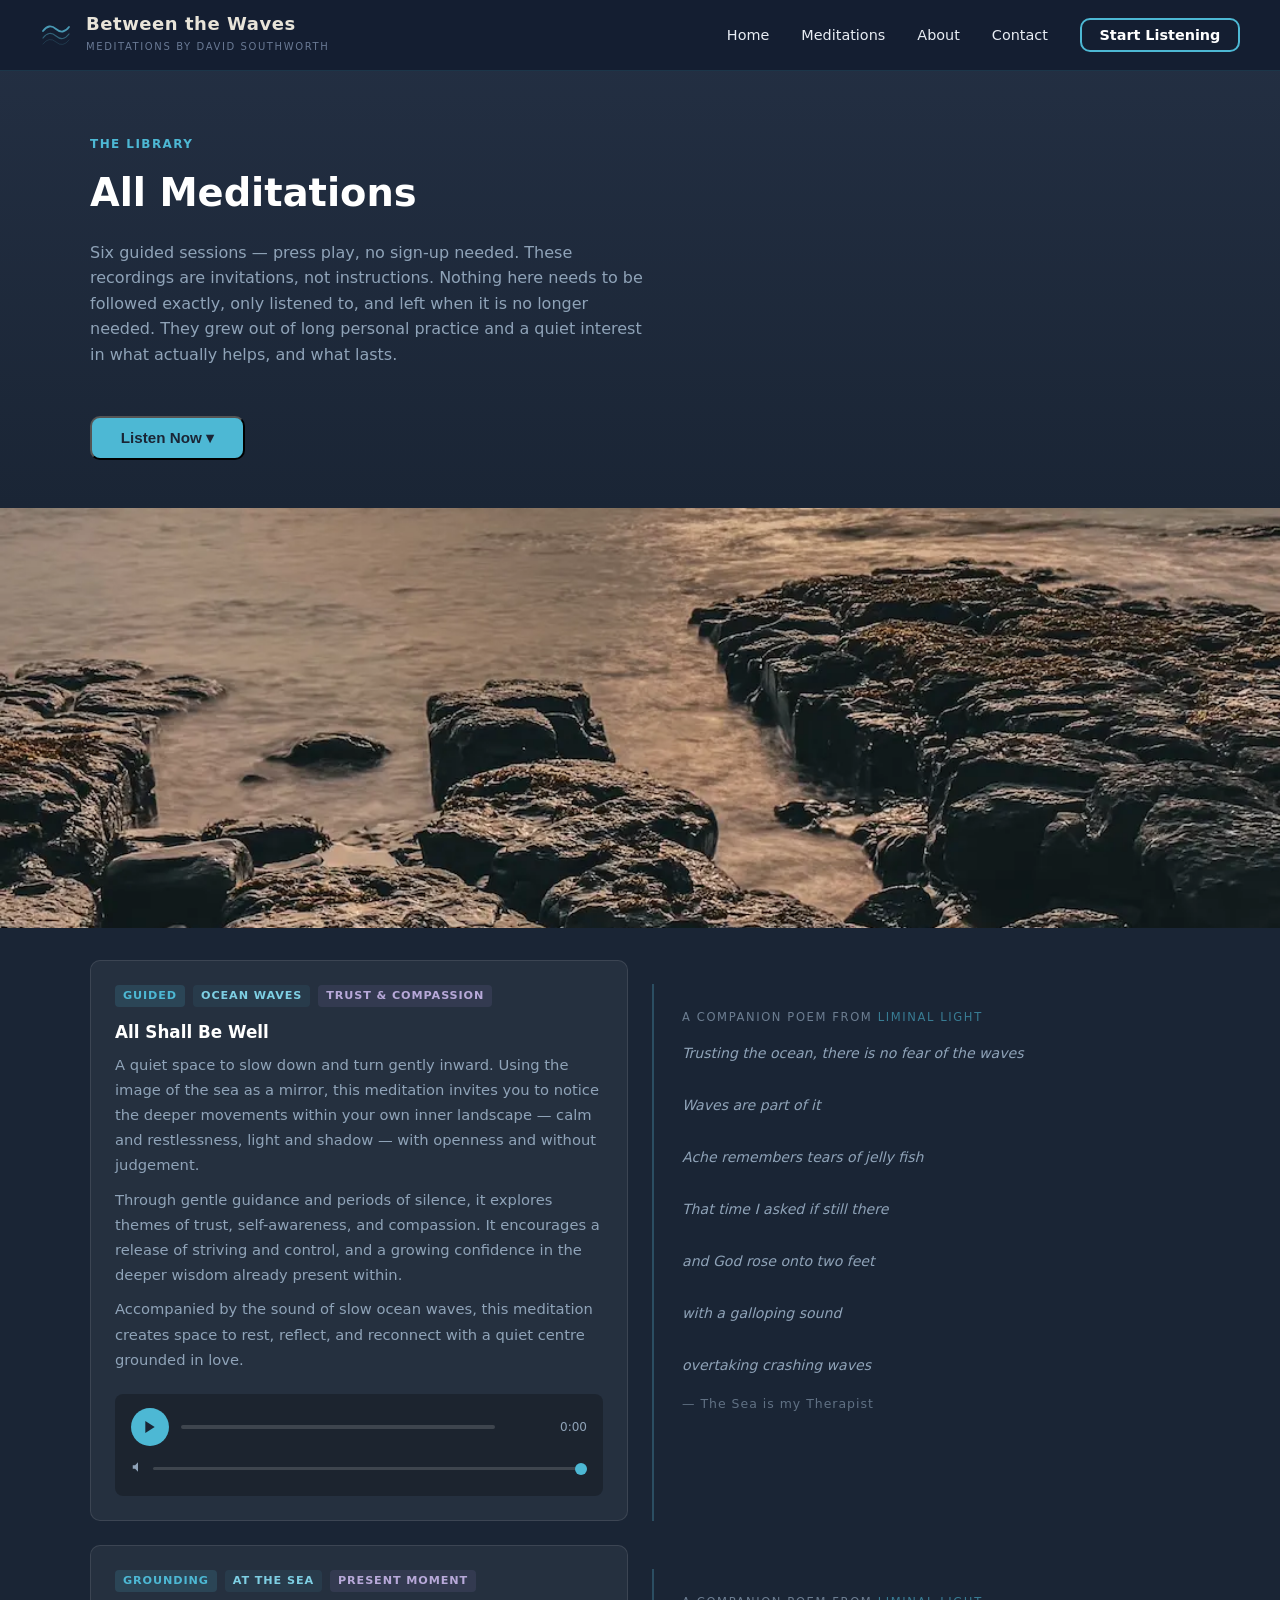
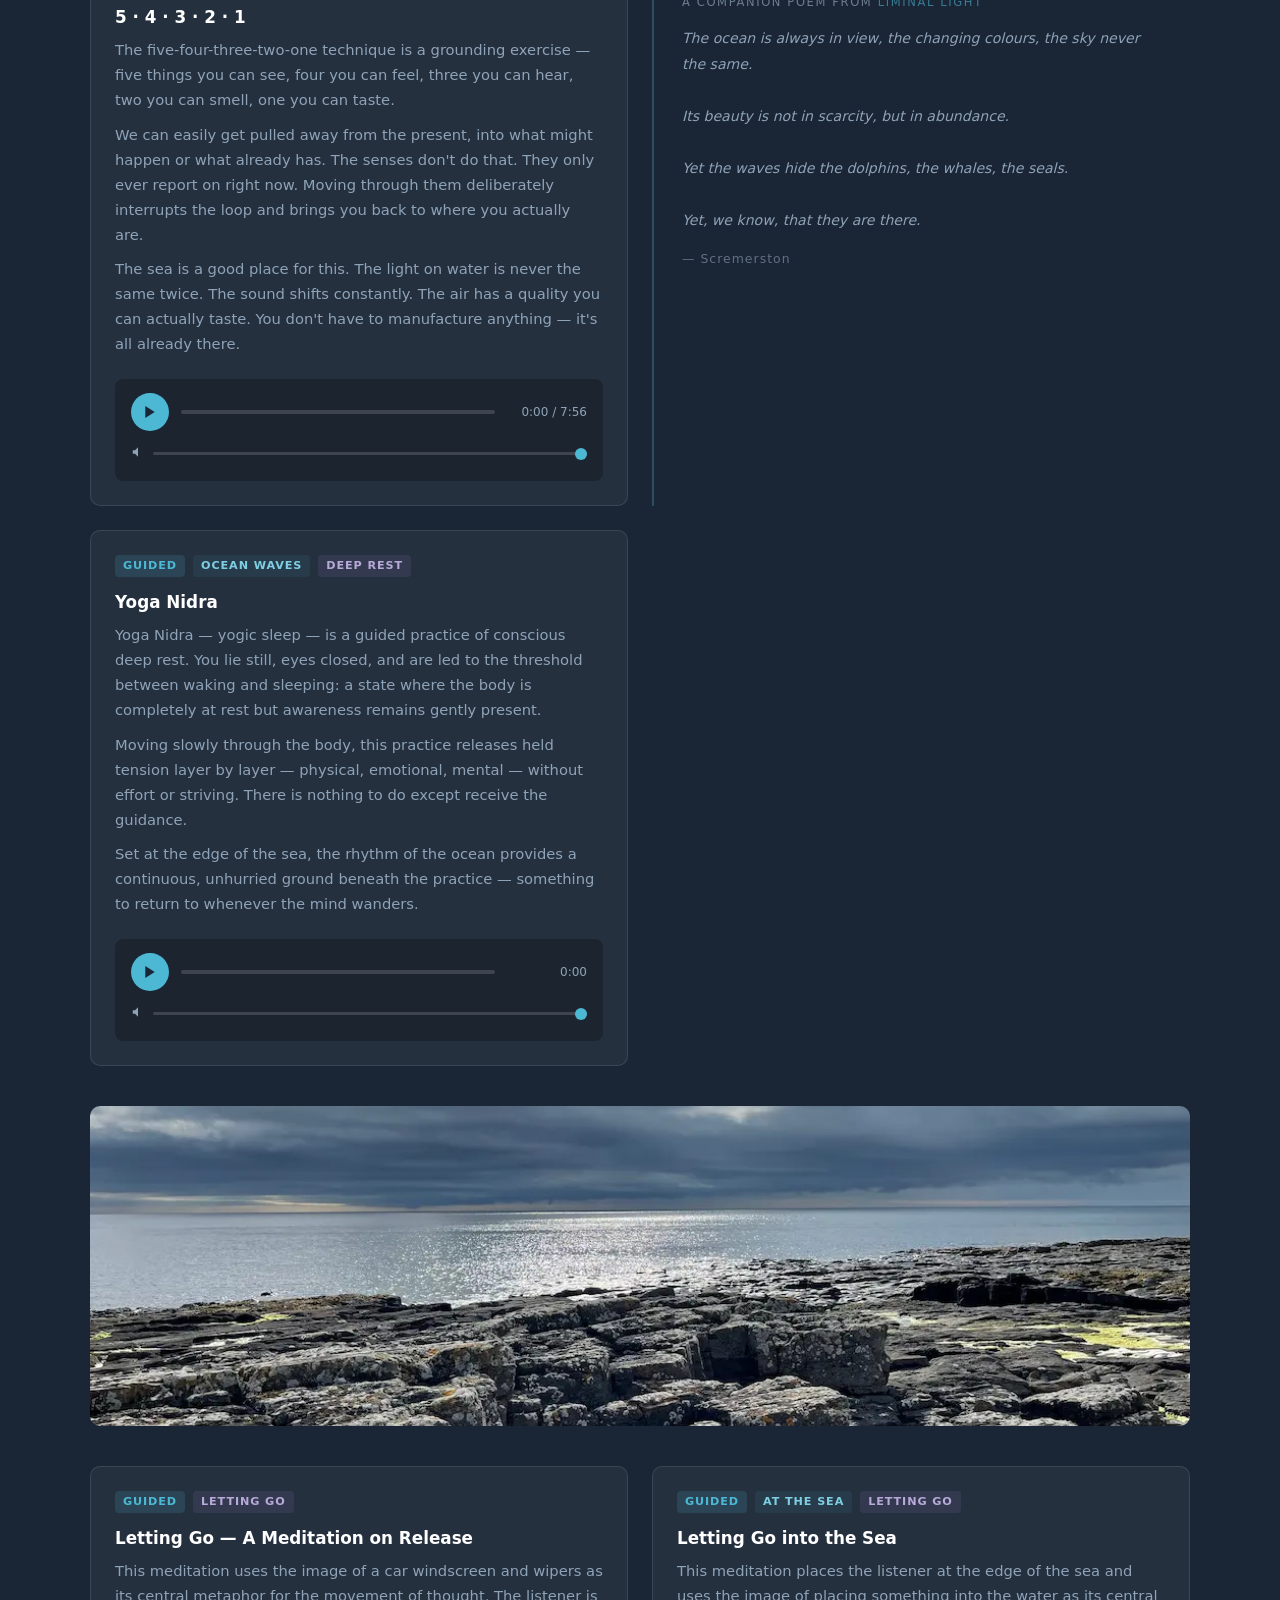
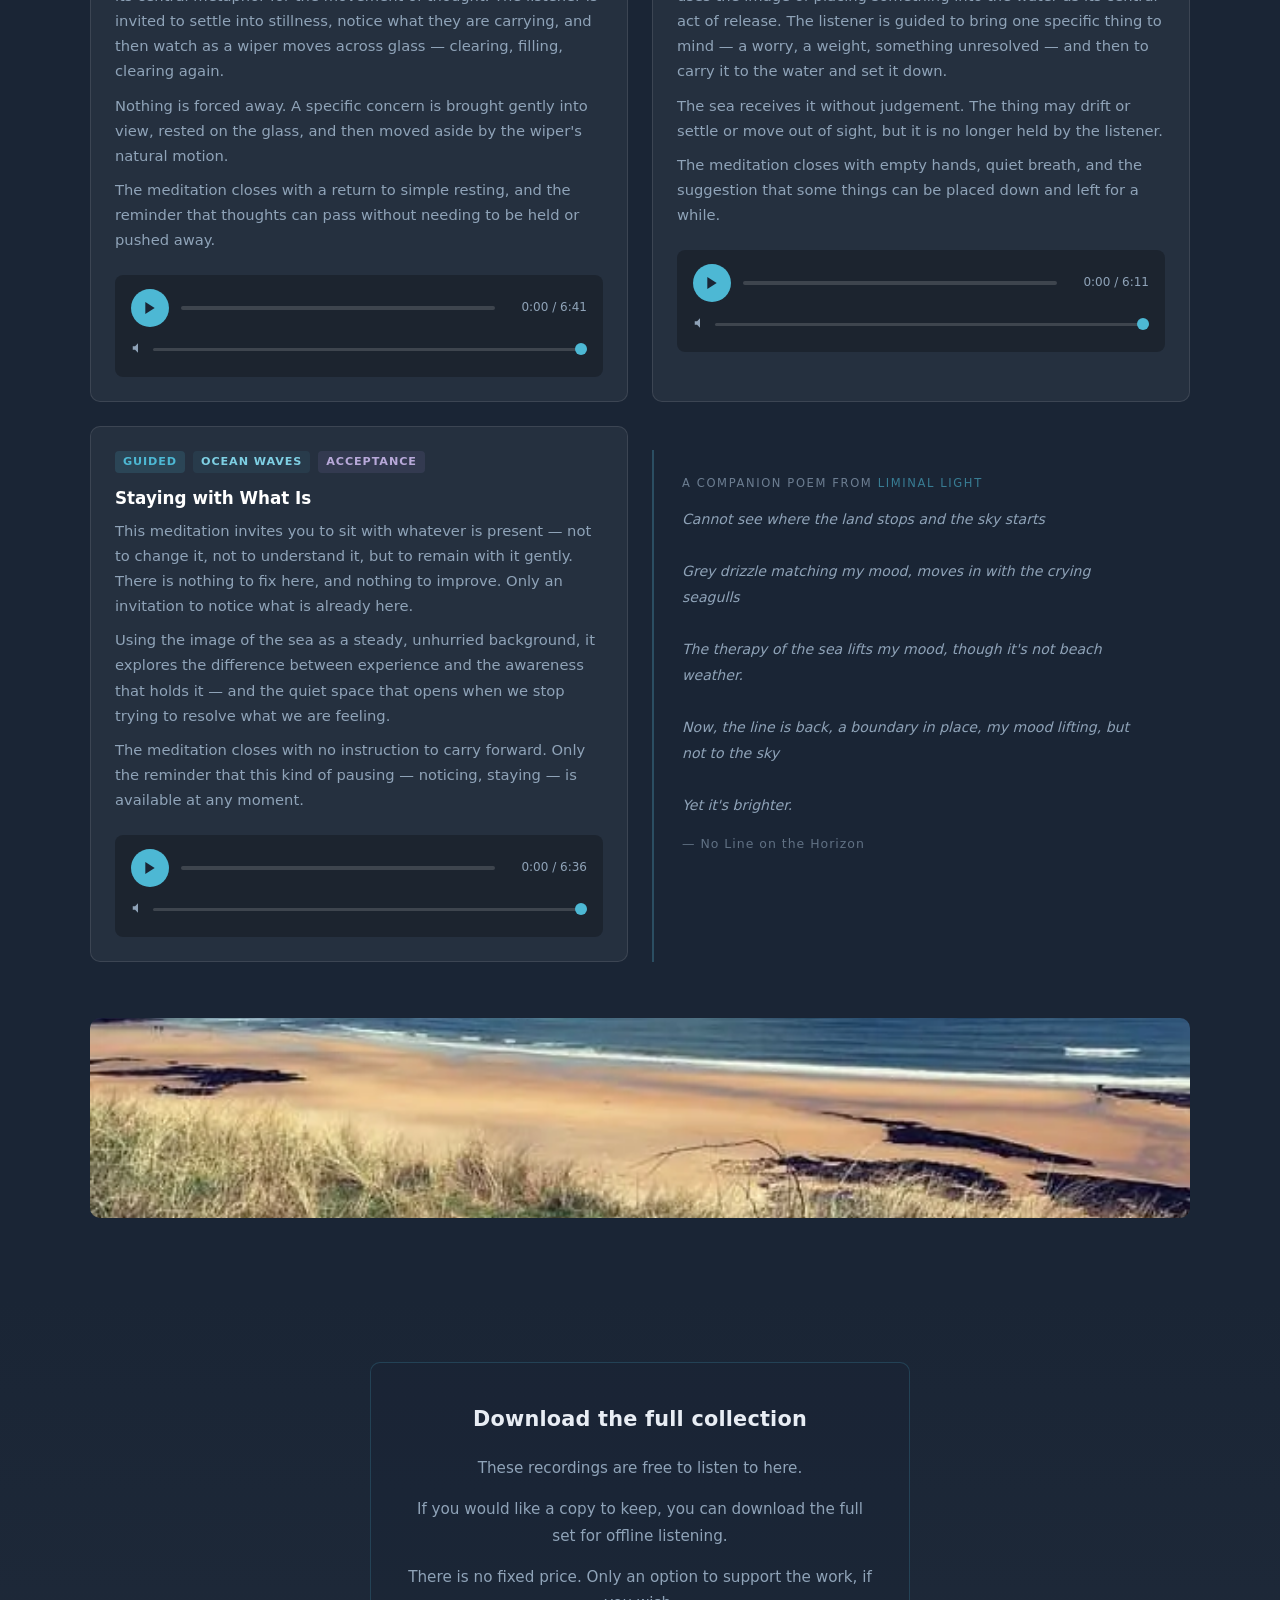
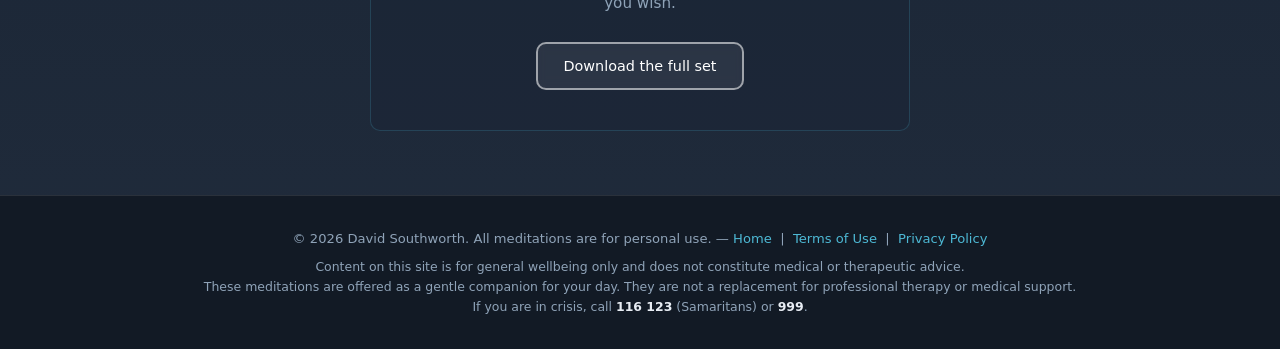
==== commit 21bdae7f: "Add Download Card section to meditations page" ====
--- a/meditations.html
+++ b/meditations.html
@@ -519,6 +519,19 @@
     </div>
   </section>
 
+  <!-- ── DOWNLOAD CARD ── -->
+  <section class="download-card-section">
+    <div class="container">
+      <div class="download-card">
+        <h2 class="download-title">Download the full collection</h2>
+        <p>These recordings are free to listen to here.</p>
+        <p>If you would like a copy to keep, you can download the full set for offline listening.</p>
+        <p>There is no fixed price. Only an option to support the work, if you wish.</p>
+        <a href="https://gumroad.com" target="_blank" rel="noopener" class="btn-outline download-btn">Download the full set</a>
+      </div>
+    </div>
+  </section>
+
   <!-- ── FOOTER ── -->
   <footer>
     <p>
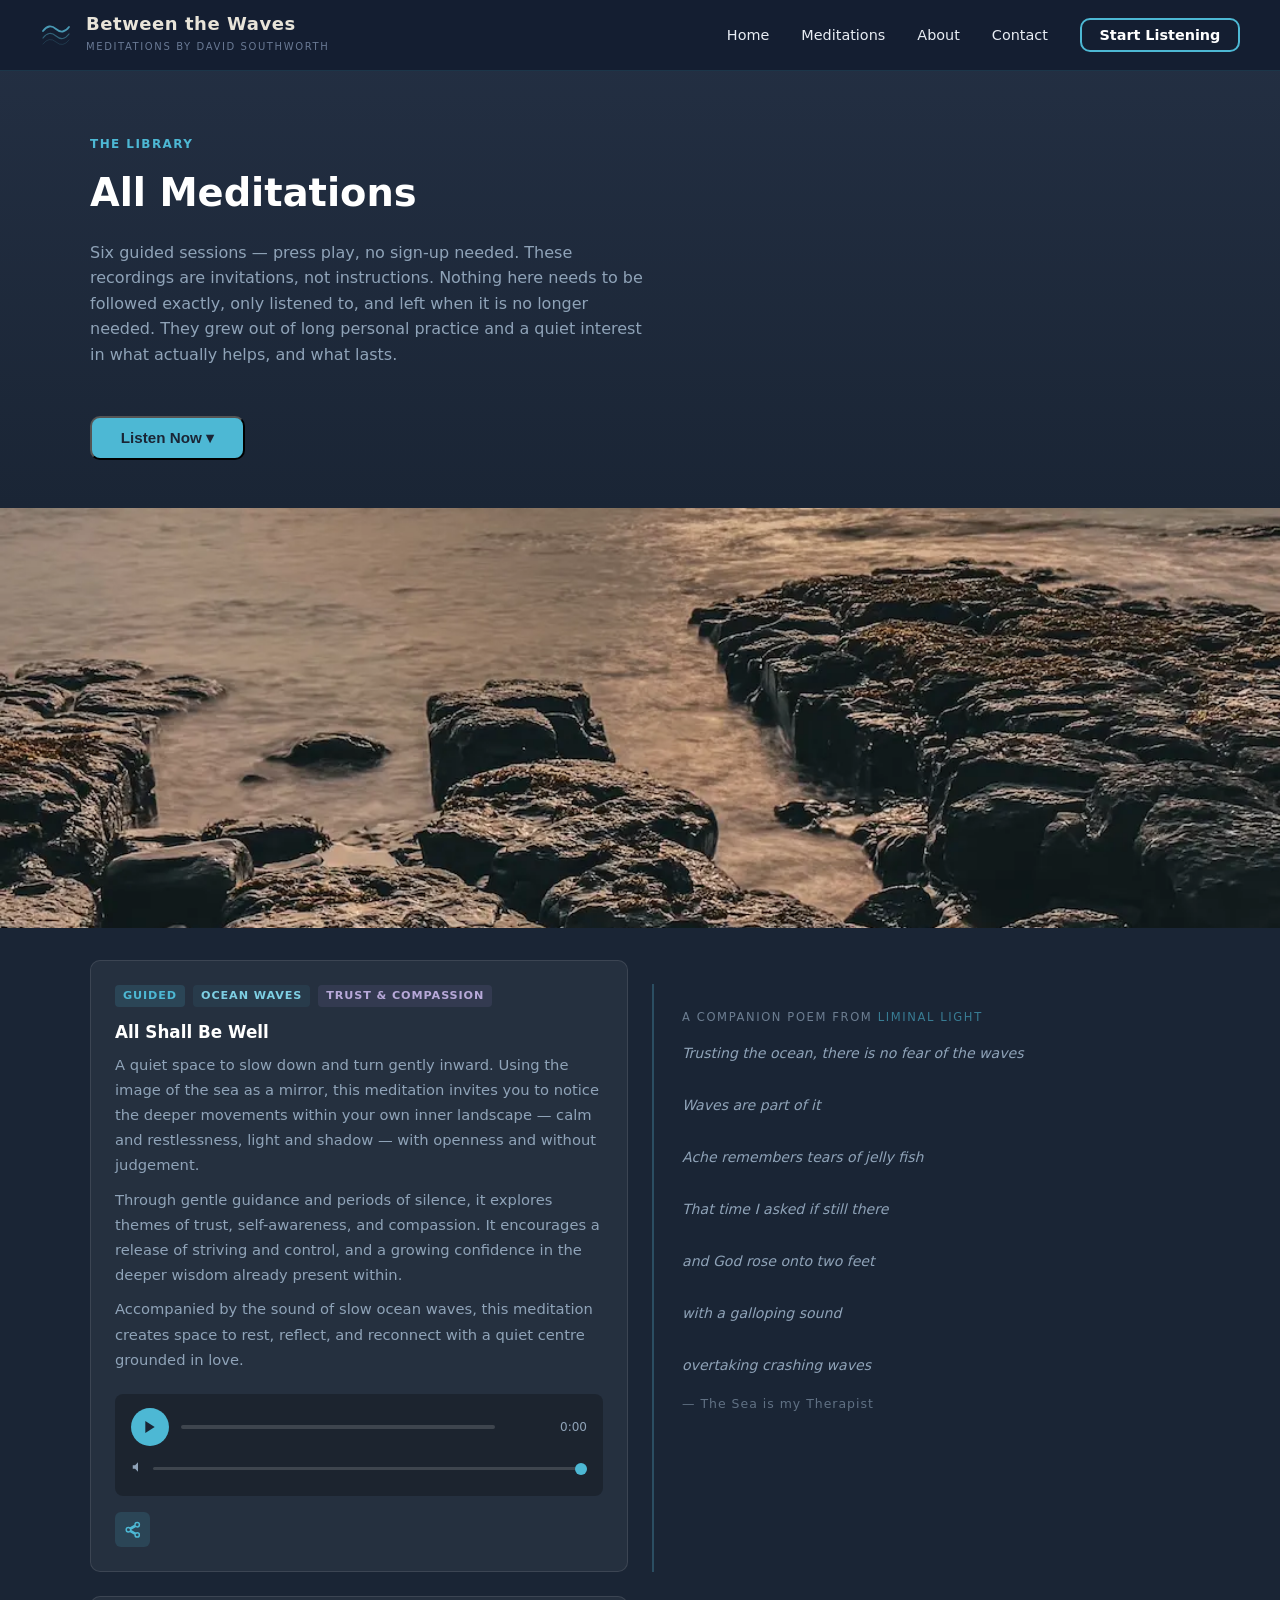
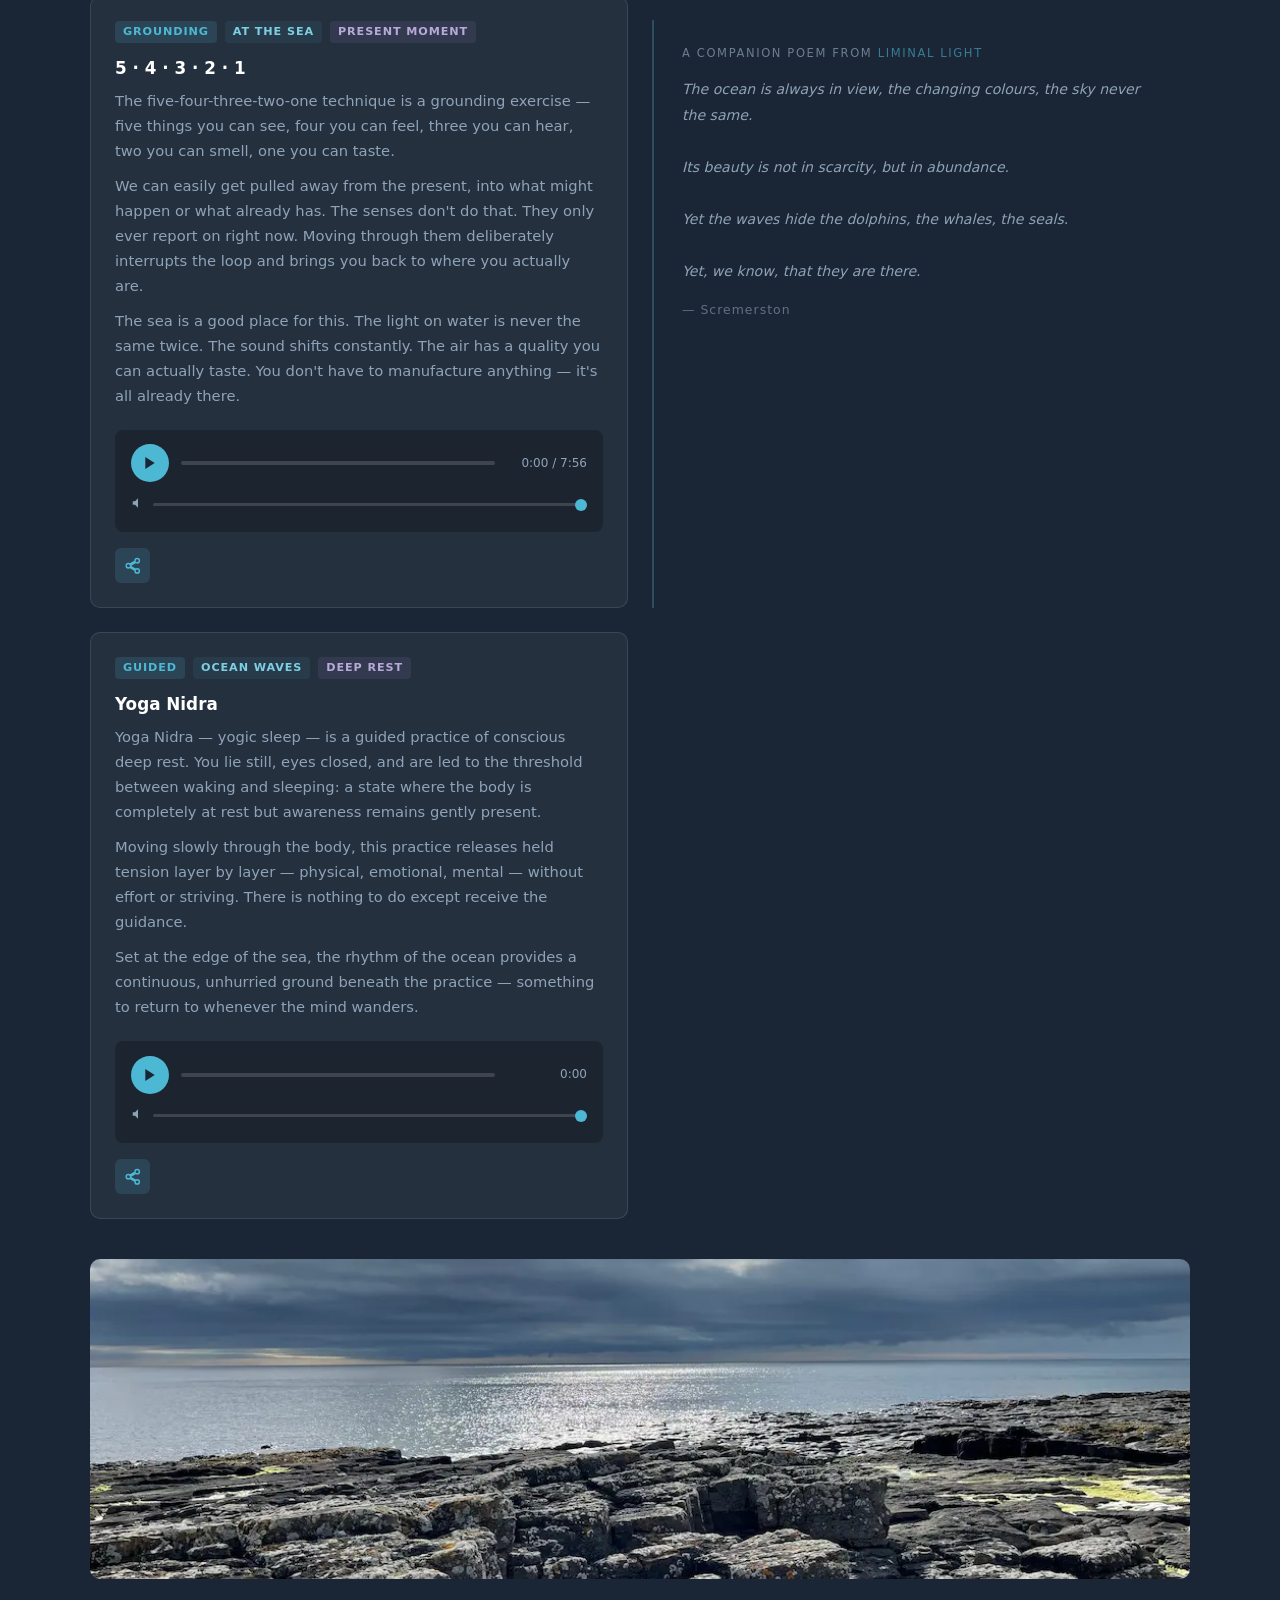
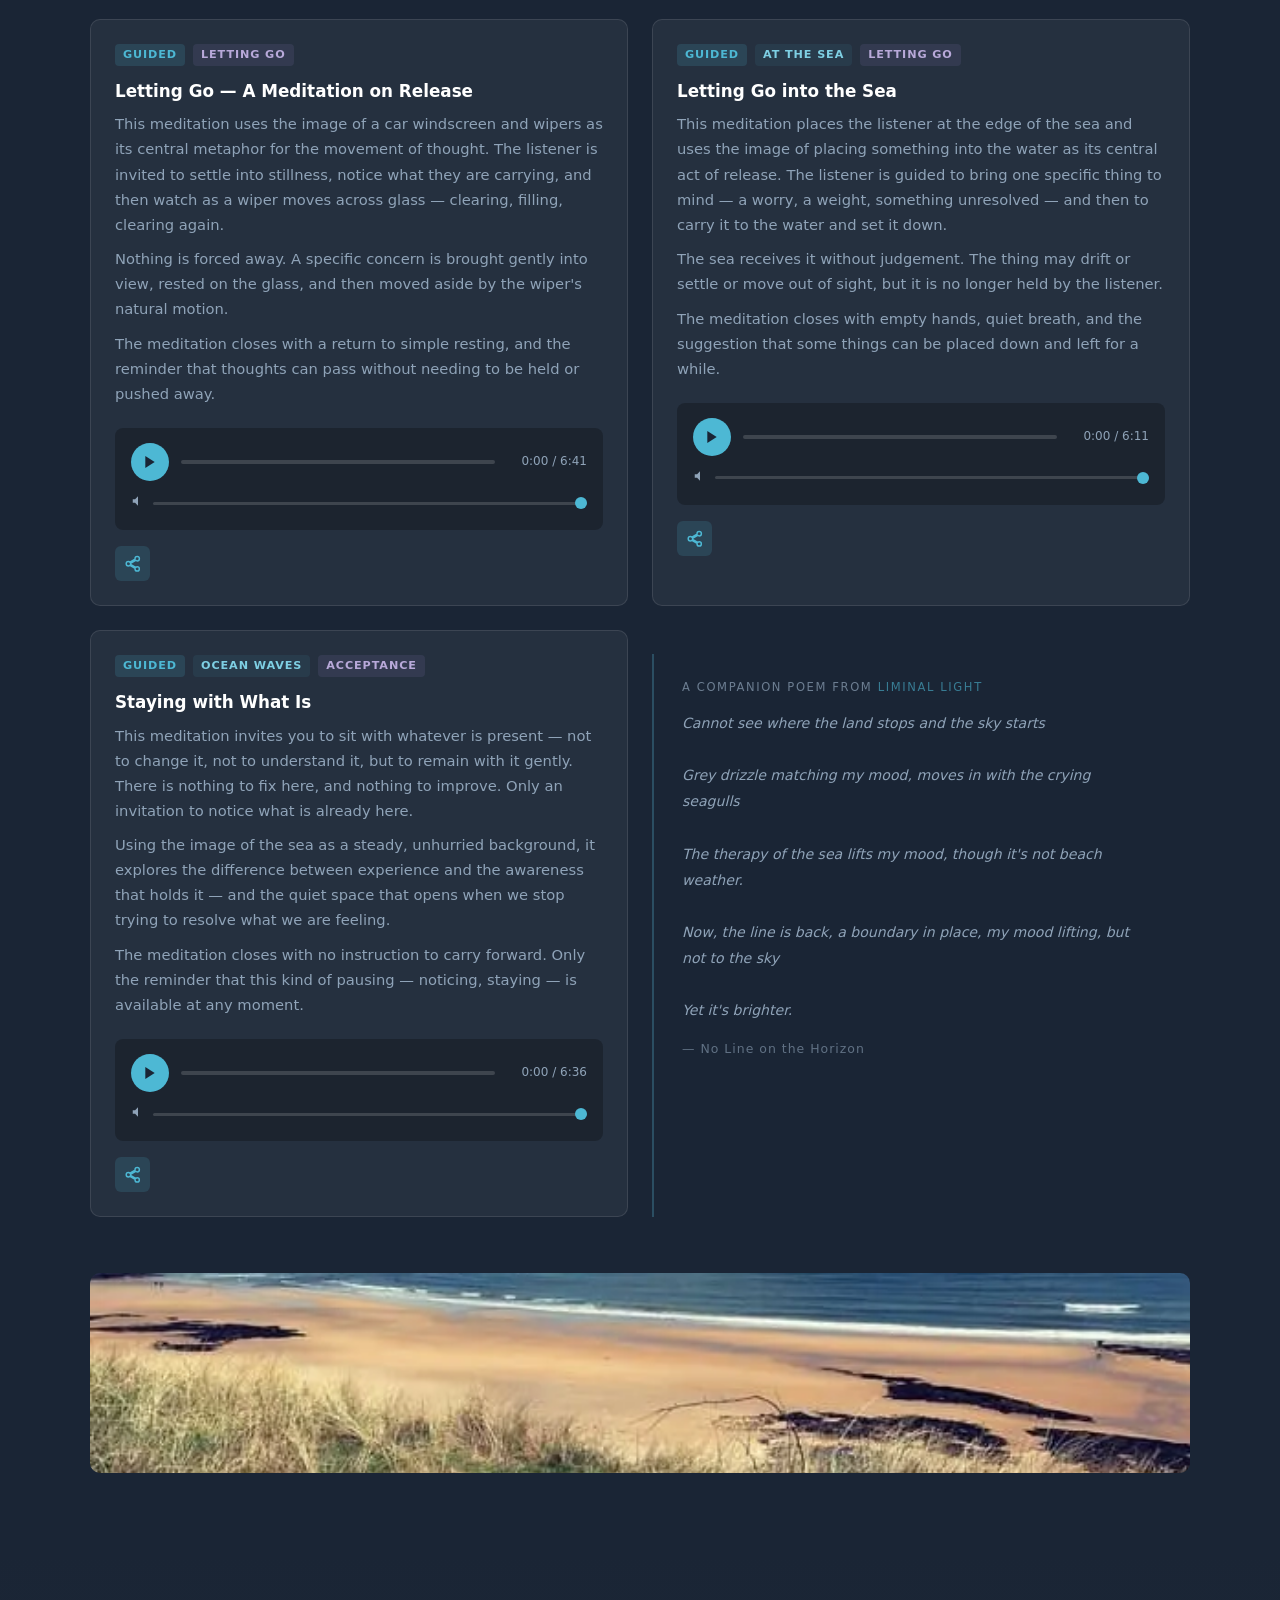
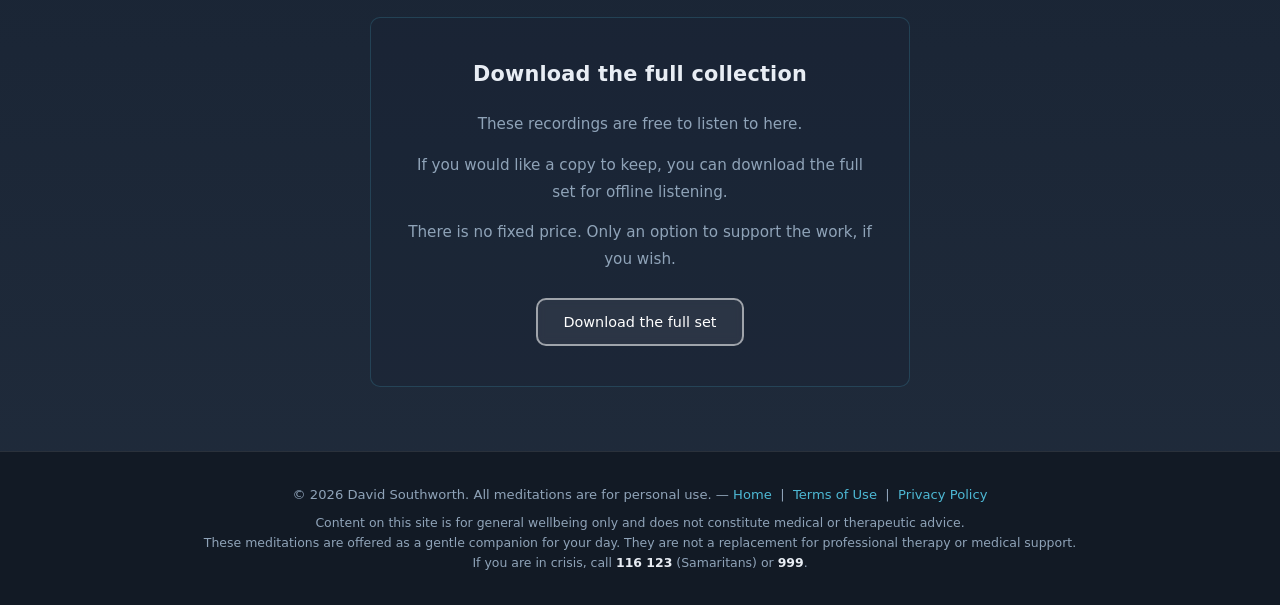
==== commit b5d7c294: "Add privacy statement and social sharing buttons Privacy & Trust: - Add reassuring privacy statement" ====
--- a/meditations.html
+++ b/meditations.html
@@ -172,10 +172,13 @@
         and left when it is no longer needed. They grew out of long personal practice and a quiet interest in what actually helps, and what lasts.</p>
 
       <div class="hero-ctas" style="margin-top: 1.5rem;">
-        <!-- Listen Now Dropdown (First-time visitor) -->
-        <button id="listen-now-btn" class="btn-primary listen-cta" aria-haspopup="menu" aria-expanded="false">
-          Listen Now ▾
+        <!-- Play Last Track Button (first-time visitor: Browse, returning: Play) -->
+        <button id="listen-now-btn" class="btn-primary listen-cta">
+          <span id="listen-btn-text">Listen Now ▾</span>
         </button>
+
+        <!-- Choose Different Link (only visible for returning visitors) -->
+        <a href="#" id="choose-different-link" class="choose-different hidden">Choose a different meditation ▾</a>
 
         <!-- Dropdown Menu -->
         <div id="dropdown-menu" class="listen-dropdown hidden" role="menu">
@@ -185,13 +188,6 @@
           <a href="#card-4" class="dropdown-item" data-card-id="card-4" data-track-name="Letting Go — A Meditation on Release" role="menuitem">Letting Go — A Meditation on Release</a>
           <a href="#card-5" class="dropdown-item" data-card-id="card-5" data-track-name="Letting Go into the Sea" role="menuitem">Letting Go into the Sea</a>
           <a href="#card-6" class="dropdown-item" data-card-id="card-6" data-track-name="Staying with What Is" role="menuitem">Staying with What Is</a>
-        </div>
-
-        <!-- Welcome Back UI (Returning visitor) — hidden by default -->
-        <div id="welcome-back-cta" class="welcome-back-buttons hidden">
-          <button id="welcome-back-btn" class="btn-primary listen-cta">
-            ▶ Play previous track: <span id="welcome-back-track"></span>
-          </button>
         </div>
       </div>
     </div>
@@ -246,6 +242,28 @@
               <input type="range" class="vol-slider" min="0" max="1" step="0.02" value="0.8" aria-label="Volume" />
             </div>
           </div>
+          <div class="share-container">
+            <button class="share-toggle" aria-label="Share meditation" aria-expanded="false">
+              <svg viewBox="0 0 24 24" aria-hidden="true"><path d="M18 16.08c-.76 0-1.44.3-1.96.77L8.91 12.7c.05-.23.09-.46.09-.7s-.04-.47-.09-.7l7.05-4.06c.54.5 1.25.81 2.04.81 1.66 0 3-1.34 3-3s-1.34-3-3-3-3 1.34-3 3c0 .24.04.47.09.7L8.04 9.81C7.5 9.31 6.79 9 6 9c-1.66 0-3 1.34-3 3s1.34 3 3 3c.79 0 1.5-.31 2.04-.81l7.12 4.16c-.05.21-.08.43-.08.65 0 1.61 1.31 2.92 2.92 2.92 1.61 0 2.92-1.31 2.92-2.92s-1.31-2.92-2.92-2.92z"/></svg>
+            </button>
+            <div class="share-menu hidden">
+              <a href="#" class="share-item share-twitter" data-share="twitter" aria-label="Share on Twitter">
+                <svg viewBox="0 0 24 24"><path d="M23 3a10.9 10.9 0 01-3.14 1.53 4.48 4.48 0 00-7.86 3v1A10.66 10.66 0 013 4s-4 9 5 13a11.64 11.64 0 01-7 2s9 5 20 5a9.5 9.5 0 00-9-5.5c4.75 2.25 9-1.5 9-5.5v-.5a4.5 4.5 0 00.78-2.07z"/></svg>
+              </a>
+              <a href="#" class="share-item share-facebook" data-share="facebook" aria-label="Share on Facebook">
+                <svg viewBox="0 0 24 24"><path d="M18 2h-3a6 6 0 00-6 6v3H7v4h2v8h4v-8h3l1-4h-4V8a2 2 0 012-2h1z"/></svg>
+              </a>
+              <a href="#" class="share-item share-pinterest" data-share="pinterest" aria-label="Share on Pinterest">
+                <svg viewBox="0 0 24 24"><circle cx="12" cy="12" r="10"/><circle cx="12" cy="12" r="1" fill="white"/><path d="M12 7a5 5 0 00-5 5" stroke="white" stroke-width="2" fill="none"/></svg>
+              </a>
+              <a href="#" class="share-item share-linkedin" data-share="linkedin" aria-label="Share on LinkedIn">
+                <svg viewBox="0 0 24 24"><path d="M16 8a6 6 0 016 6v7h-4v-7a2 2 0 00-2-2 2 2 0 00-2 2v7h-4v-7a6 6 0 016-6zM2 9h4v12H2z"/><circle cx="4" cy="4" r="2"/></svg>
+              </a>
+              <a href="#" class="share-item share-email" data-share="email" aria-label="Share via email">
+                <svg viewBox="0 0 24 24"><rect x="2" y="4" width="20" height="16" rx="2"/><path d="M2 6l10 7 10-7" stroke="currentColor" fill="none"/></svg>
+              </a>
+            </div>
+          </div>
         </div>
 
         <div class="poem-companion">
@@ -308,6 +326,28 @@
               <input type="range" class="vol-slider" min="0" max="1" step="0.02" value="0.8" aria-label="Volume" />
             </div>
           </div>
+          <div class="share-container">
+            <button class="share-toggle" aria-label="Share meditation" aria-expanded="false">
+              <svg viewBox="0 0 24 24" aria-hidden="true"><path d="M18 16.08c-.76 0-1.44.3-1.96.77L8.91 12.7c.05-.23.09-.46.09-.7s-.04-.47-.09-.7l7.05-4.06c.54.5 1.25.81 2.04.81 1.66 0 3-1.34 3-3s-1.34-3-3-3-3 1.34-3 3c0 .24.04.47.09.7L8.04 9.81C7.5 9.31 6.79 9 6 9c-1.66 0-3 1.34-3 3s1.34 3 3 3c.79 0 1.5-.31 2.04-.81l7.12 4.16c-.05.21-.08.43-.08.65 0 1.61 1.31 2.92 2.92 2.92 1.61 0 2.92-1.31 2.92-2.92s-1.31-2.92-2.92-2.92z"/></svg>
+            </button>
+            <div class="share-menu hidden">
+              <a href="#" class="share-item share-twitter" data-share="twitter" aria-label="Share on Twitter">
+                <svg viewBox="0 0 24 24"><path d="M23 3a10.9 10.9 0 01-3.14 1.53 4.48 4.48 0 00-7.86 3v1A10.66 10.66 0 013 4s-4 9 5 13a11.64 11.64 0 01-7 2s9 5 20 5a9.5 9.5 0 00-9-5.5c4.75 2.25 9-1.5 9-5.5v-.5a4.5 4.5 0 00.78-2.07z"/></svg>
+              </a>
+              <a href="#" class="share-item share-facebook" data-share="facebook" aria-label="Share on Facebook">
+                <svg viewBox="0 0 24 24"><path d="M18 2h-3a6 6 0 00-6 6v3H7v4h2v8h4v-8h3l1-4h-4V8a2 2 0 012-2h1z"/></svg>
+              </a>
+              <a href="#" class="share-item share-pinterest" data-share="pinterest" aria-label="Share on Pinterest">
+                <svg viewBox="0 0 24 24"><circle cx="12" cy="12" r="10"/><circle cx="12" cy="12" r="1" fill="white"/><path d="M12 7a5 5 0 00-5 5" stroke="white" stroke-width="2" fill="none"/></svg>
+              </a>
+              <a href="#" class="share-item share-linkedin" data-share="linkedin" aria-label="Share on LinkedIn">
+                <svg viewBox="0 0 24 24"><path d="M16 8a6 6 0 016 6v7h-4v-7a2 2 0 00-2-2 2 2 0 00-2 2v7h-4v-7a6 6 0 016-6zM2 9h4v12H2z"/><circle cx="4" cy="4" r="2"/></svg>
+              </a>
+              <a href="#" class="share-item share-email" data-share="email" aria-label="Share via email">
+                <svg viewBox="0 0 24 24"><rect x="2" y="4" width="20" height="16" rx="2"/><path d="M2 6l10 7 10-7" stroke="currentColor" fill="none"/></svg>
+              </a>
+            </div>
+          </div>
         </div>
 
         <div class="poem-companion">
@@ -364,6 +404,28 @@
               <input type="range" class="vol-slider" min="0" max="1" step="0.02" value="0.8" aria-label="Volume" />
             </div>
           </div>
+          <div class="share-container">
+            <button class="share-toggle" aria-label="Share meditation" aria-expanded="false">
+              <svg viewBox="0 0 24 24" aria-hidden="true"><path d="M18 16.08c-.76 0-1.44.3-1.96.77L8.91 12.7c.05-.23.09-.46.09-.7s-.04-.47-.09-.7l7.05-4.06c.54.5 1.25.81 2.04.81 1.66 0 3-1.34 3-3s-1.34-3-3-3-3 1.34-3 3c0 .24.04.47.09.7L8.04 9.81C7.5 9.31 6.79 9 6 9c-1.66 0-3 1.34-3 3s1.34 3 3 3c.79 0 1.5-.31 2.04-.81l7.12 4.16c-.05.21-.08.43-.08.65 0 1.61 1.31 2.92 2.92 2.92 1.61 0 2.92-1.31 2.92-2.92s-1.31-2.92-2.92-2.92z"/></svg>
+            </button>
+            <div class="share-menu hidden">
+              <a href="#" class="share-item share-twitter" data-share="twitter" aria-label="Share on Twitter">
+                <svg viewBox="0 0 24 24"><path d="M23 3a10.9 10.9 0 01-3.14 1.53 4.48 4.48 0 00-7.86 3v1A10.66 10.66 0 013 4s-4 9 5 13a11.64 11.64 0 01-7 2s9 5 20 5a9.5 9.5 0 00-9-5.5c4.75 2.25 9-1.5 9-5.5v-.5a4.5 4.5 0 00.78-2.07z"/></svg>
+              </a>
+              <a href="#" class="share-item share-facebook" data-share="facebook" aria-label="Share on Facebook">
+                <svg viewBox="0 0 24 24"><path d="M18 2h-3a6 6 0 00-6 6v3H7v4h2v8h4v-8h3l1-4h-4V8a2 2 0 012-2h1z"/></svg>
+              </a>
+              <a href="#" class="share-item share-pinterest" data-share="pinterest" aria-label="Share on Pinterest">
+                <svg viewBox="0 0 24 24"><circle cx="12" cy="12" r="10"/><circle cx="12" cy="12" r="1" fill="white"/><path d="M12 7a5 5 0 00-5 5" stroke="white" stroke-width="2" fill="none"/></svg>
+              </a>
+              <a href="#" class="share-item share-linkedin" data-share="linkedin" aria-label="Share on LinkedIn">
+                <svg viewBox="0 0 24 24"><path d="M16 8a6 6 0 016 6v7h-4v-7a2 2 0 00-2-2 2 2 0 00-2 2v7h-4v-7a6 6 0 016-6zM2 9h4v12H2z"/><circle cx="4" cy="4" r="2"/></svg>
+              </a>
+              <a href="#" class="share-item share-email" data-share="email" aria-label="Share via email">
+                <svg viewBox="0 0 24 24"><rect x="2" y="4" width="20" height="16" rx="2"/><path d="M2 6l10 7 10-7" stroke="currentColor" fill="none"/></svg>
+              </a>
+            </div>
+          </div>
         </div>
 
         <div class="meditations-break-image">
@@ -409,6 +471,28 @@
               <input type="range" class="vol-slider" min="0" max="1" step="0.02" value="0.8" aria-label="Volume" />
             </div>
           </div>
+          <div class="share-container">
+            <button class="share-toggle" aria-label="Share meditation" aria-expanded="false">
+              <svg viewBox="0 0 24 24" aria-hidden="true"><path d="M18 16.08c-.76 0-1.44.3-1.96.77L8.91 12.7c.05-.23.09-.46.09-.7s-.04-.47-.09-.7l7.05-4.06c.54.5 1.25.81 2.04.81 1.66 0 3-1.34 3-3s-1.34-3-3-3-3 1.34-3 3c0 .24.04.47.09.7L8.04 9.81C7.5 9.31 6.79 9 6 9c-1.66 0-3 1.34-3 3s1.34 3 3 3c.79 0 1.5-.31 2.04-.81l7.12 4.16c-.05.21-.08.43-.08.65 0 1.61 1.31 2.92 2.92 2.92 1.61 0 2.92-1.31 2.92-2.92s-1.31-2.92-2.92-2.92z"/></svg>
+            </button>
+            <div class="share-menu hidden">
+              <a href="#" class="share-item share-twitter" data-share="twitter" aria-label="Share on Twitter">
+                <svg viewBox="0 0 24 24"><path d="M23 3a10.9 10.9 0 01-3.14 1.53 4.48 4.48 0 00-7.86 3v1A10.66 10.66 0 013 4s-4 9 5 13a11.64 11.64 0 01-7 2s9 5 20 5a9.5 9.5 0 00-9-5.5c4.75 2.25 9-1.5 9-5.5v-.5a4.5 4.5 0 00.78-2.07z"/></svg>
+              </a>
+              <a href="#" class="share-item share-facebook" data-share="facebook" aria-label="Share on Facebook">
+                <svg viewBox="0 0 24 24"><path d="M18 2h-3a6 6 0 00-6 6v3H7v4h2v8h4v-8h3l1-4h-4V8a2 2 0 012-2h1z"/></svg>
+              </a>
+              <a href="#" class="share-item share-pinterest" data-share="pinterest" aria-label="Share on Pinterest">
+                <svg viewBox="0 0 24 24"><circle cx="12" cy="12" r="10"/><circle cx="12" cy="12" r="1" fill="white"/><path d="M12 7a5 5 0 00-5 5" stroke="white" stroke-width="2" fill="none"/></svg>
+              </a>
+              <a href="#" class="share-item share-linkedin" data-share="linkedin" aria-label="Share on LinkedIn">
+                <svg viewBox="0 0 24 24"><path d="M16 8a6 6 0 016 6v7h-4v-7a2 2 0 00-2-2 2 2 0 00-2 2v7h-4v-7a6 6 0 016-6zM2 9h4v12H2z"/><circle cx="4" cy="4" r="2"/></svg>
+              </a>
+              <a href="#" class="share-item share-email" data-share="email" aria-label="Share via email">
+                <svg viewBox="0 0 24 24"><rect x="2" y="4" width="20" height="16" rx="2"/><path d="M2 6l10 7 10-7" stroke="currentColor" fill="none"/></svg>
+              </a>
+            </div>
+          </div>
         </div>
 
         <!-- ── SESSION 5: Letting Go into the Sea ── -->
@@ -451,6 +535,28 @@
               <input type="range" class="vol-slider" min="0" max="1" step="0.02" value="0.8" aria-label="Volume" />
             </div>
           </div>
+          <div class="share-container">
+            <button class="share-toggle" aria-label="Share meditation" aria-expanded="false">
+              <svg viewBox="0 0 24 24" aria-hidden="true"><path d="M18 16.08c-.76 0-1.44.3-1.96.77L8.91 12.7c.05-.23.09-.46.09-.7s-.04-.47-.09-.7l7.05-4.06c.54.5 1.25.81 2.04.81 1.66 0 3-1.34 3-3s-1.34-3-3-3-3 1.34-3 3c0 .24.04.47.09.7L8.04 9.81C7.5 9.31 6.79 9 6 9c-1.66 0-3 1.34-3 3s1.34 3 3 3c.79 0 1.5-.31 2.04-.81l7.12 4.16c-.05.21-.08.43-.08.65 0 1.61 1.31 2.92 2.92 2.92 1.61 0 2.92-1.31 2.92-2.92s-1.31-2.92-2.92-2.92z"/></svg>
+            </button>
+            <div class="share-menu hidden">
+              <a href="#" class="share-item share-twitter" data-share="twitter" aria-label="Share on Twitter">
+                <svg viewBox="0 0 24 24"><path d="M23 3a10.9 10.9 0 01-3.14 1.53 4.48 4.48 0 00-7.86 3v1A10.66 10.66 0 013 4s-4 9 5 13a11.64 11.64 0 01-7 2s9 5 20 5a9.5 9.5 0 00-9-5.5c4.75 2.25 9-1.5 9-5.5v-.5a4.5 4.5 0 00.78-2.07z"/></svg>
+              </a>
+              <a href="#" class="share-item share-facebook" data-share="facebook" aria-label="Share on Facebook">
+                <svg viewBox="0 0 24 24"><path d="M18 2h-3a6 6 0 00-6 6v3H7v4h2v8h4v-8h3l1-4h-4V8a2 2 0 012-2h1z"/></svg>
+              </a>
+              <a href="#" class="share-item share-pinterest" data-share="pinterest" aria-label="Share on Pinterest">
+                <svg viewBox="0 0 24 24"><circle cx="12" cy="12" r="10"/><circle cx="12" cy="12" r="1" fill="white"/><path d="M12 7a5 5 0 00-5 5" stroke="white" stroke-width="2" fill="none"/></svg>
+              </a>
+              <a href="#" class="share-item share-linkedin" data-share="linkedin" aria-label="Share on LinkedIn">
+                <svg viewBox="0 0 24 24"><path d="M16 8a6 6 0 016 6v7h-4v-7a2 2 0 00-2-2 2 2 0 00-2 2v7h-4v-7a6 6 0 016-6zM2 9h4v12H2z"/><circle cx="4" cy="4" r="2"/></svg>
+              </a>
+              <a href="#" class="share-item share-email" data-share="email" aria-label="Share via email">
+                <svg viewBox="0 0 24 24"><rect x="2" y="4" width="20" height="16" rx="2"/><path d="M2 6l10 7 10-7" stroke="currentColor" fill="none"/></svg>
+              </a>
+            </div>
+          </div>
         </div>
 
         <!-- ── SESSION 6: Staying with What Is ── -->
@@ -491,6 +597,28 @@
             <div class="volume-row">
               <span class="vol-icon"><svg viewBox="0 0 24 24"><path d="M3 9v6h4l5 5V4L7 9H3z"/></svg></span>
               <input type="range" class="vol-slider" min="0" max="1" step="0.02" value="0.8" aria-label="Volume" />
+            </div>
+          </div>
+          <div class="share-container">
+            <button class="share-toggle" aria-label="Share meditation" aria-expanded="false">
+              <svg viewBox="0 0 24 24" aria-hidden="true"><path d="M18 16.08c-.76 0-1.44.3-1.96.77L8.91 12.7c.05-.23.09-.46.09-.7s-.04-.47-.09-.7l7.05-4.06c.54.5 1.25.81 2.04.81 1.66 0 3-1.34 3-3s-1.34-3-3-3-3 1.34-3 3c0 .24.04.47.09.7L8.04 9.81C7.5 9.31 6.79 9 6 9c-1.66 0-3 1.34-3 3s1.34 3 3 3c.79 0 1.5-.31 2.04-.81l7.12 4.16c-.05.21-.08.43-.08.65 0 1.61 1.31 2.92 2.92 2.92 1.61 0 2.92-1.31 2.92-2.92s-1.31-2.92-2.92-2.92z"/></svg>
+            </button>
+            <div class="share-menu hidden">
+              <a href="#" class="share-item share-twitter" data-share="twitter" aria-label="Share on Twitter">
+                <svg viewBox="0 0 24 24"><path d="M23 3a10.9 10.9 0 01-3.14 1.53 4.48 4.48 0 00-7.86 3v1A10.66 10.66 0 013 4s-4 9 5 13a11.64 11.64 0 01-7 2s9 5 20 5a9.5 9.5 0 00-9-5.5c4.75 2.25 9-1.5 9-5.5v-.5a4.5 4.5 0 00.78-2.07z"/></svg>
+              </a>
+              <a href="#" class="share-item share-facebook" data-share="facebook" aria-label="Share on Facebook">
+                <svg viewBox="0 0 24 24"><path d="M18 2h-3a6 6 0 00-6 6v3H7v4h2v8h4v-8h3l1-4h-4V8a2 2 0 012-2h1z"/></svg>
+              </a>
+              <a href="#" class="share-item share-pinterest" data-share="pinterest" aria-label="Share on Pinterest">
+                <svg viewBox="0 0 24 24"><circle cx="12" cy="12" r="10"/><circle cx="12" cy="12" r="1" fill="white"/><path d="M12 7a5 5 0 00-5 5" stroke="white" stroke-width="2" fill="none"/></svg>
+              </a>
+              <a href="#" class="share-item share-linkedin" data-share="linkedin" aria-label="Share on LinkedIn">
+                <svg viewBox="0 0 24 24"><path d="M16 8a6 6 0 016 6v7h-4v-7a2 2 0 00-2-2 2 2 0 00-2 2v7h-4v-7a6 6 0 016-6zM2 9h4v12H2z"/><circle cx="4" cy="4" r="2"/></svg>
+              </a>
+              <a href="#" class="share-item share-email" data-share="email" aria-label="Share via email">
+                <svg viewBox="0 0 24 24"><rect x="2" y="4" width="20" height="16" rx="2"/><path d="M2 6l10 7 10-7" stroke="currentColor" fill="none"/></svg>
+              </a>
             </div>
           </div>
         </div>
@@ -549,5 +677,6 @@
 
   <script src="js/player.js"></script>
   <script src="js/listen.js"></script>
+  <script src="js/share.js"></script>
 </body>
 </html>
--- a/css/style.css
+++ b/css/style.css
@@ -641,6 +641,21 @@
 .listen-cta {
   position: relative;
   z-index: 10;
+  overflow: visible;
+  white-space: nowrap;
+}
+
+.choose-different {
+  display: inline-block;
+  color: var(--muted);
+  font-size: 0.85rem;
+  text-decoration: underline;
+  margin-top: 0.5rem;
+  transition: color 0.2s;
+}
+
+.choose-different:hover {
+  color: var(--accent);
 }
 
 .listen-dropdown {
@@ -677,6 +692,89 @@
   border-bottom: none;
 }
 
+/* ── SHARE BUTTONS ────────────────────────────────── */
+
+.share-container {
+  margin-top: 1rem;
+  display: flex;
+  align-items: center;
+  gap: 0.5rem;
+}
+
+.share-toggle {
+  position: relative;
+  display: flex;
+  align-items: center;
+  justify-content: center;
+  width: 2.2rem;
+  height: 2.2rem;
+  padding: 0;
+  border: none;
+  background: rgba(77, 184, 212, 0.15);
+  color: var(--accent);
+  border-radius: 6px;
+  cursor: pointer;
+  transition: background 0.2s, color 0.2s;
+}
+
+.share-toggle:hover {
+  background: rgba(77, 184, 212, 0.25);
+}
+
+.share-toggle svg {
+  width: 1.1rem;
+  height: 1.1rem;
+  stroke: currentColor;
+  stroke-width: 2;
+  fill: none;
+  stroke-linecap: round;
+  stroke-linejoin: round;
+}
+
+.share-menu {
+  position: absolute;
+  bottom: 100%;
+  right: 0;
+  margin-bottom: 0.5rem;
+  background: rgba(26, 37, 53, 0.98);
+  border: 1px solid rgba(77, 184, 212, 0.3);
+  border-radius: var(--radius);
+  padding: 0.5rem;
+  display: flex;
+  gap: 0.5rem;
+  box-shadow: 0 8px 32px rgba(0, 0, 0, 0.4);
+  backdrop-filter: blur(10px);
+  z-index: 30;
+}
+
+.share-menu.hidden {
+  display: none;
+}
+
+.share-item {
+  display: flex;
+  align-items: center;
+  justify-content: center;
+  width: 2rem;
+  height: 2rem;
+  border-radius: 4px;
+  color: var(--accent);
+  background: rgba(77, 184, 212, 0.1);
+  transition: background 0.2s, color 0.2s;
+  text-decoration: none;
+}
+
+.share-item:hover {
+  background: rgba(77, 184, 212, 0.25);
+  color: var(--accent-h);
+}
+
+.share-item svg {
+  width: 1rem;
+  height: 1rem;
+  fill: currentColor;
+}
+
 .dropdown-item:hover {
   background: rgba(77, 184, 212, 0.15);
   color: var(--accent);
@@ -686,21 +784,9 @@
   background: rgba(77, 184, 212, 0.25);
 }
 
-.welcome-back-buttons {
-  display: flex;
-  flex-direction: column;
-  gap: 0.75rem;
-  width: 100%;
-}
-
-.welcome-back-buttons.hidden {
-  display: none;
-}
-
-#welcome-back-btn {
+#listen-btn-text {
   white-space: nowrap;
-  overflow: hidden;
-  text-overflow: ellipsis;
+  overflow: visible;
 }
 
 @media (min-width: 640px) {
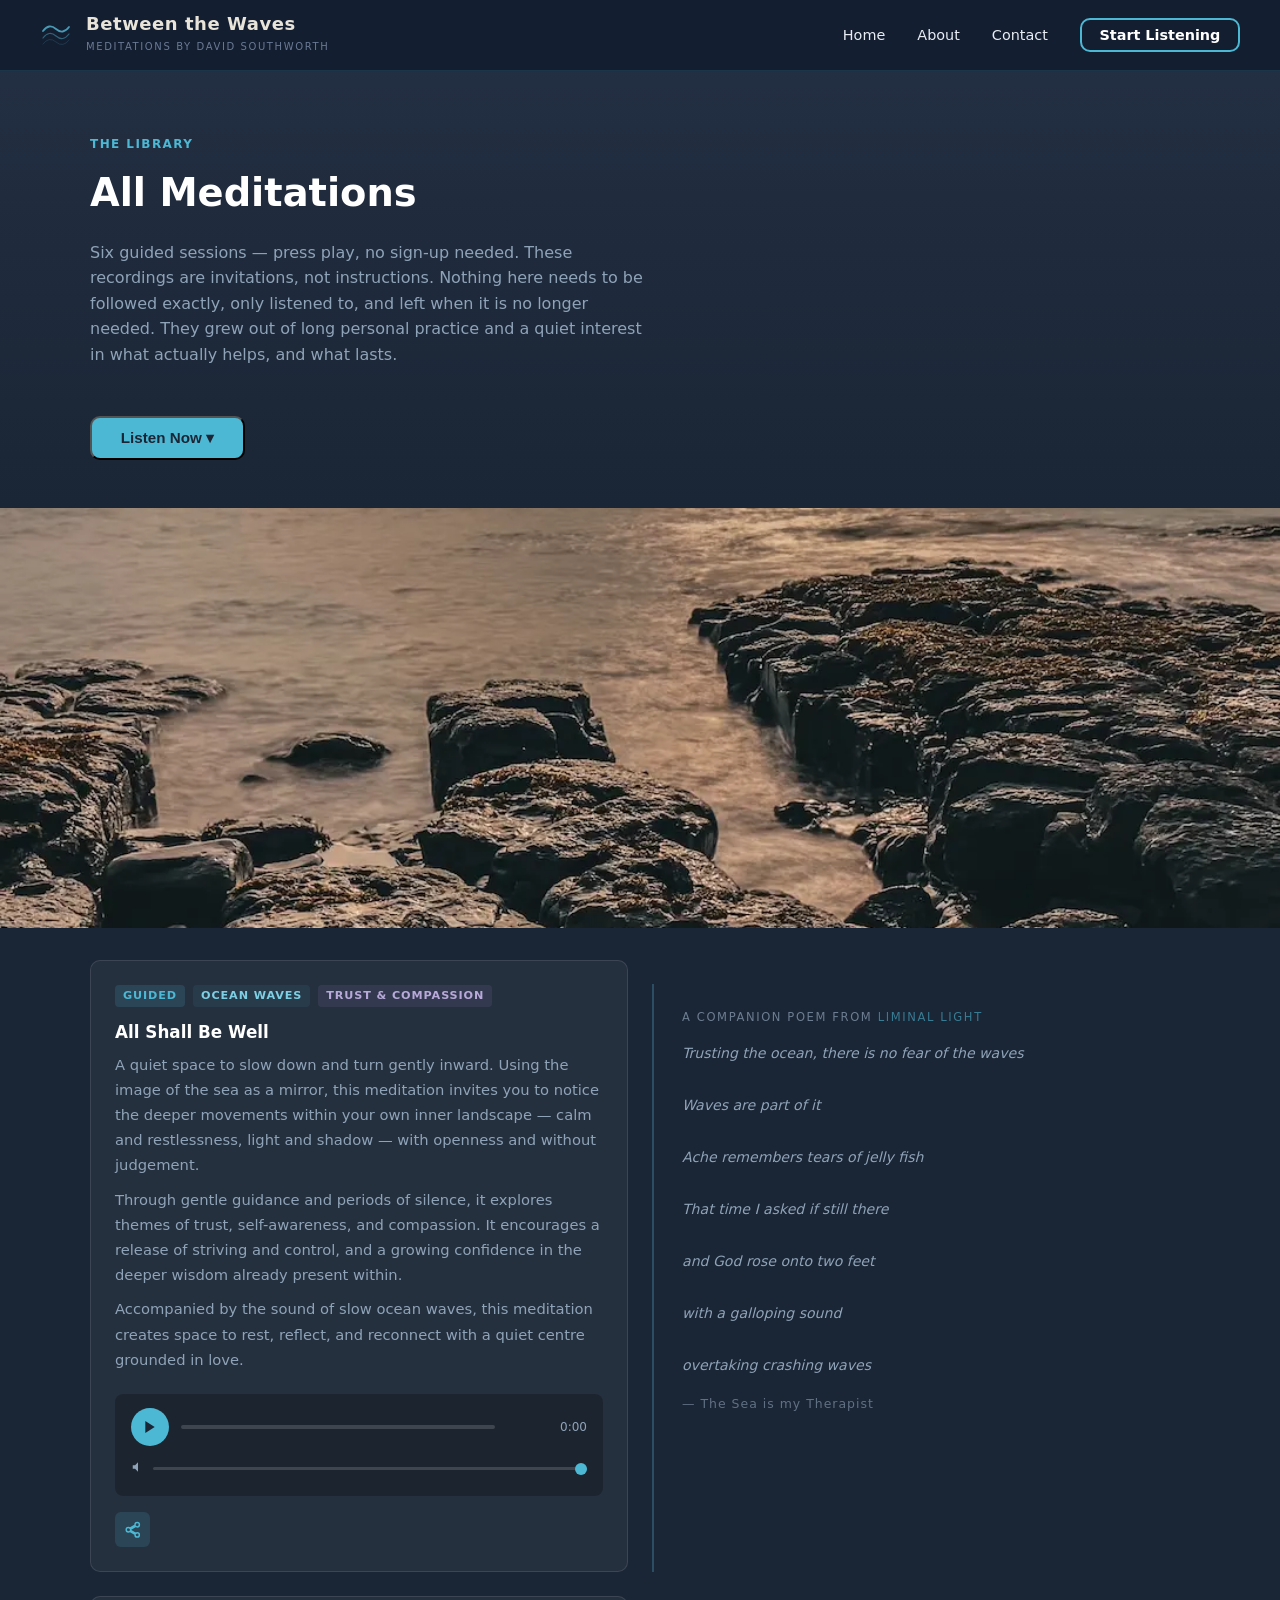
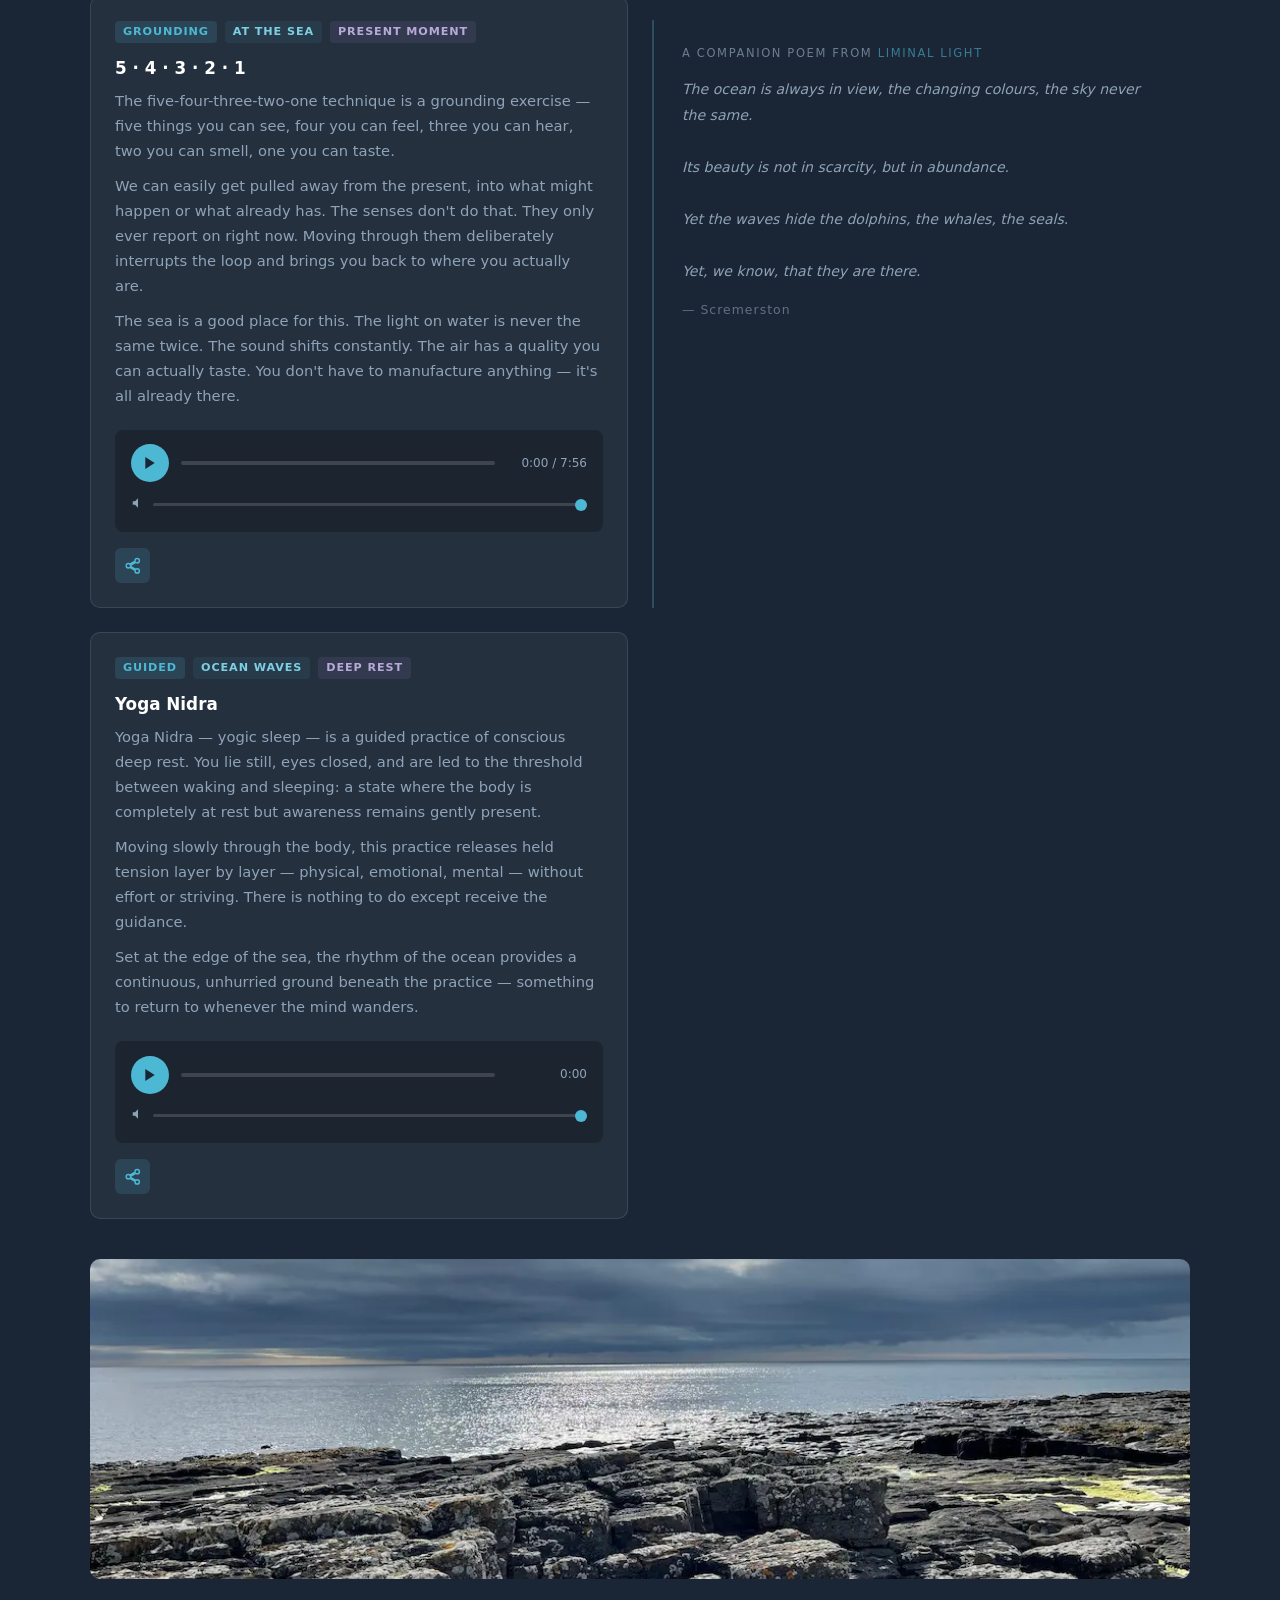
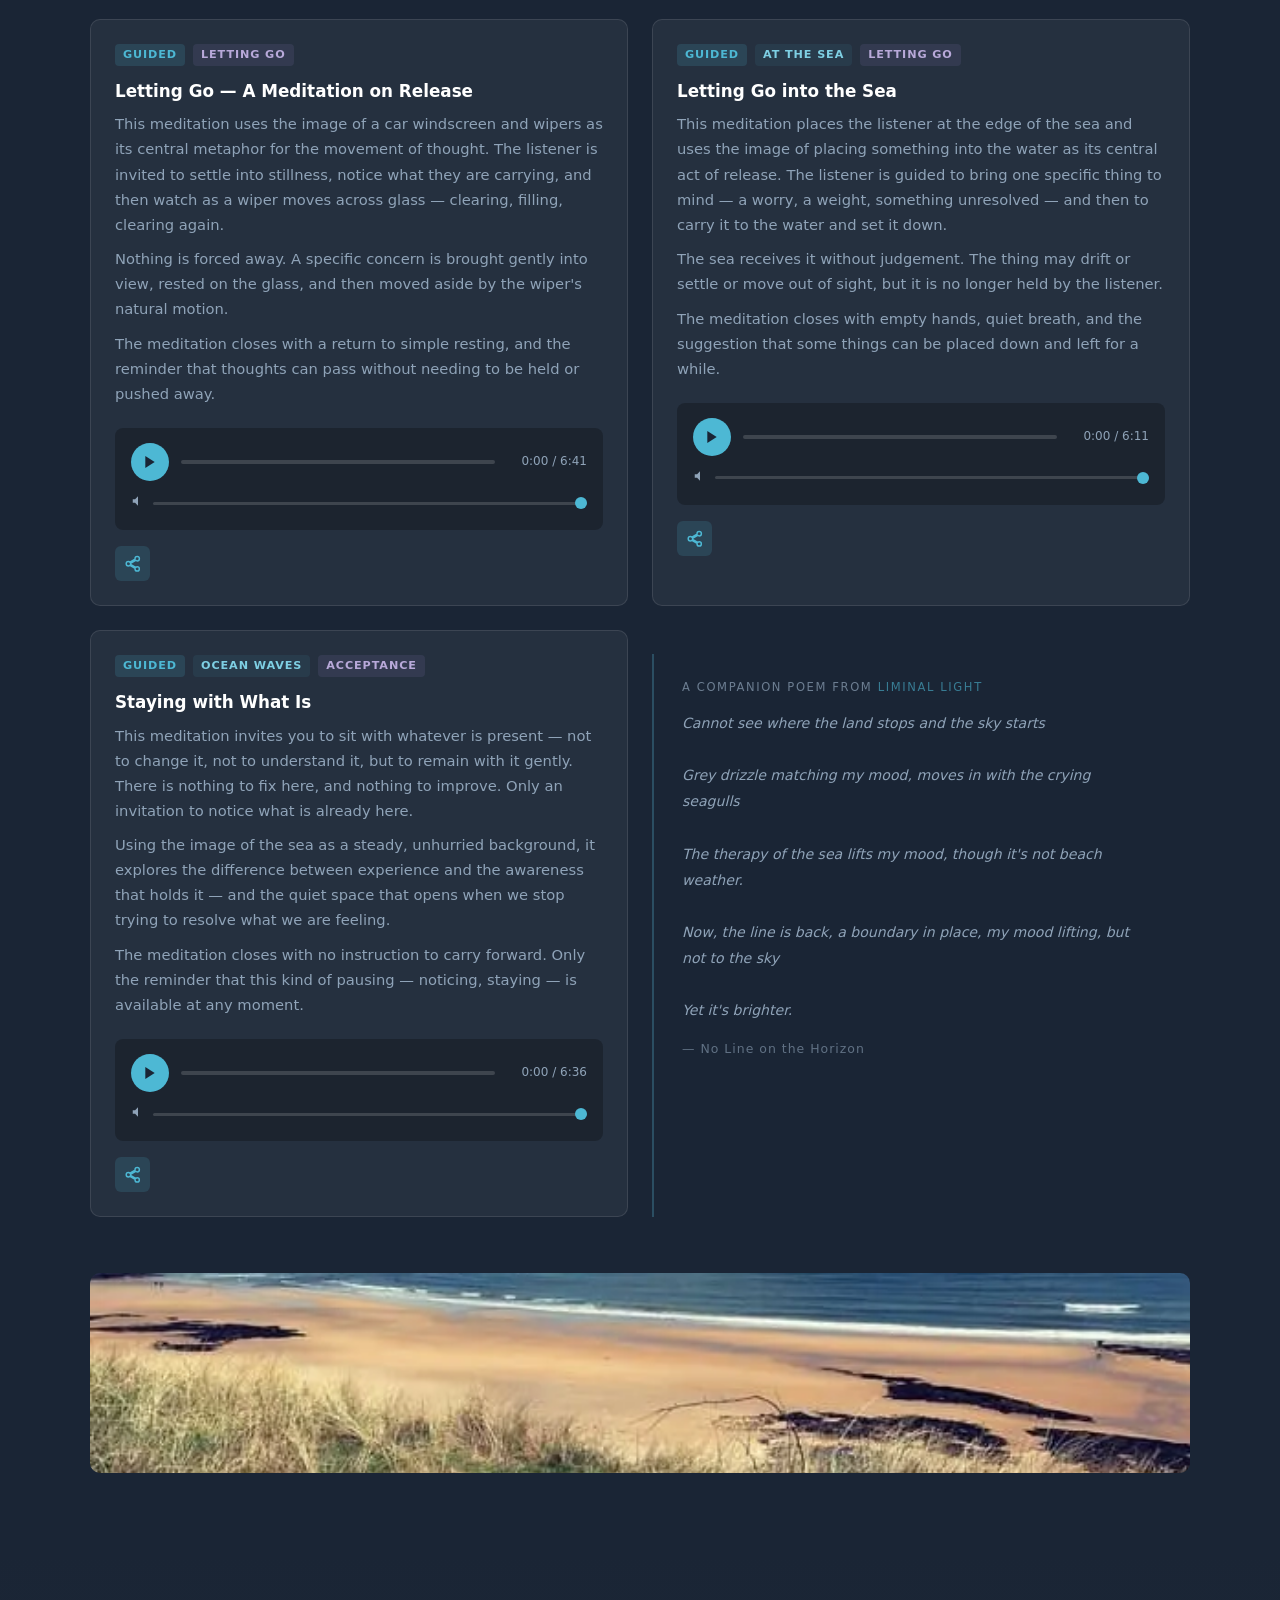
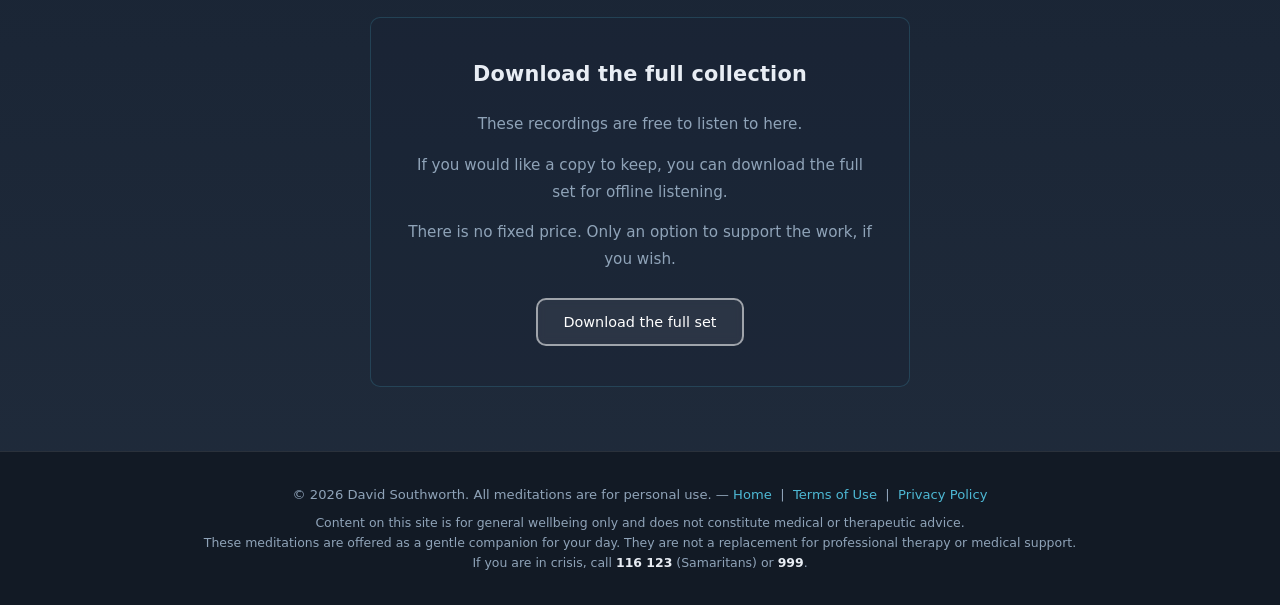
==== commit da480744: "Simplify header navigation - Remove redundant "Meditations" nav link (Home already shows all meditat" ====
--- a/meditations.html
+++ b/meditations.html
@@ -156,10 +156,9 @@
 
     <ul class="nav-links">
       <li><a href="index.html">Home</a></li>
-      <li><a href="meditations.html">Meditations</a></li>
       <li><a href="index.html#about">About</a></li>
       <li><a href="mailto:hello@calibratedideas.com">Contact</a></li>
-      <li><a href="meditations.html" class="btn-nav">Start Listening</a></li>
+      <li><a href="index.html" class="btn-nav">Start Listening</a></li>
     </ul>
   </nav>
 
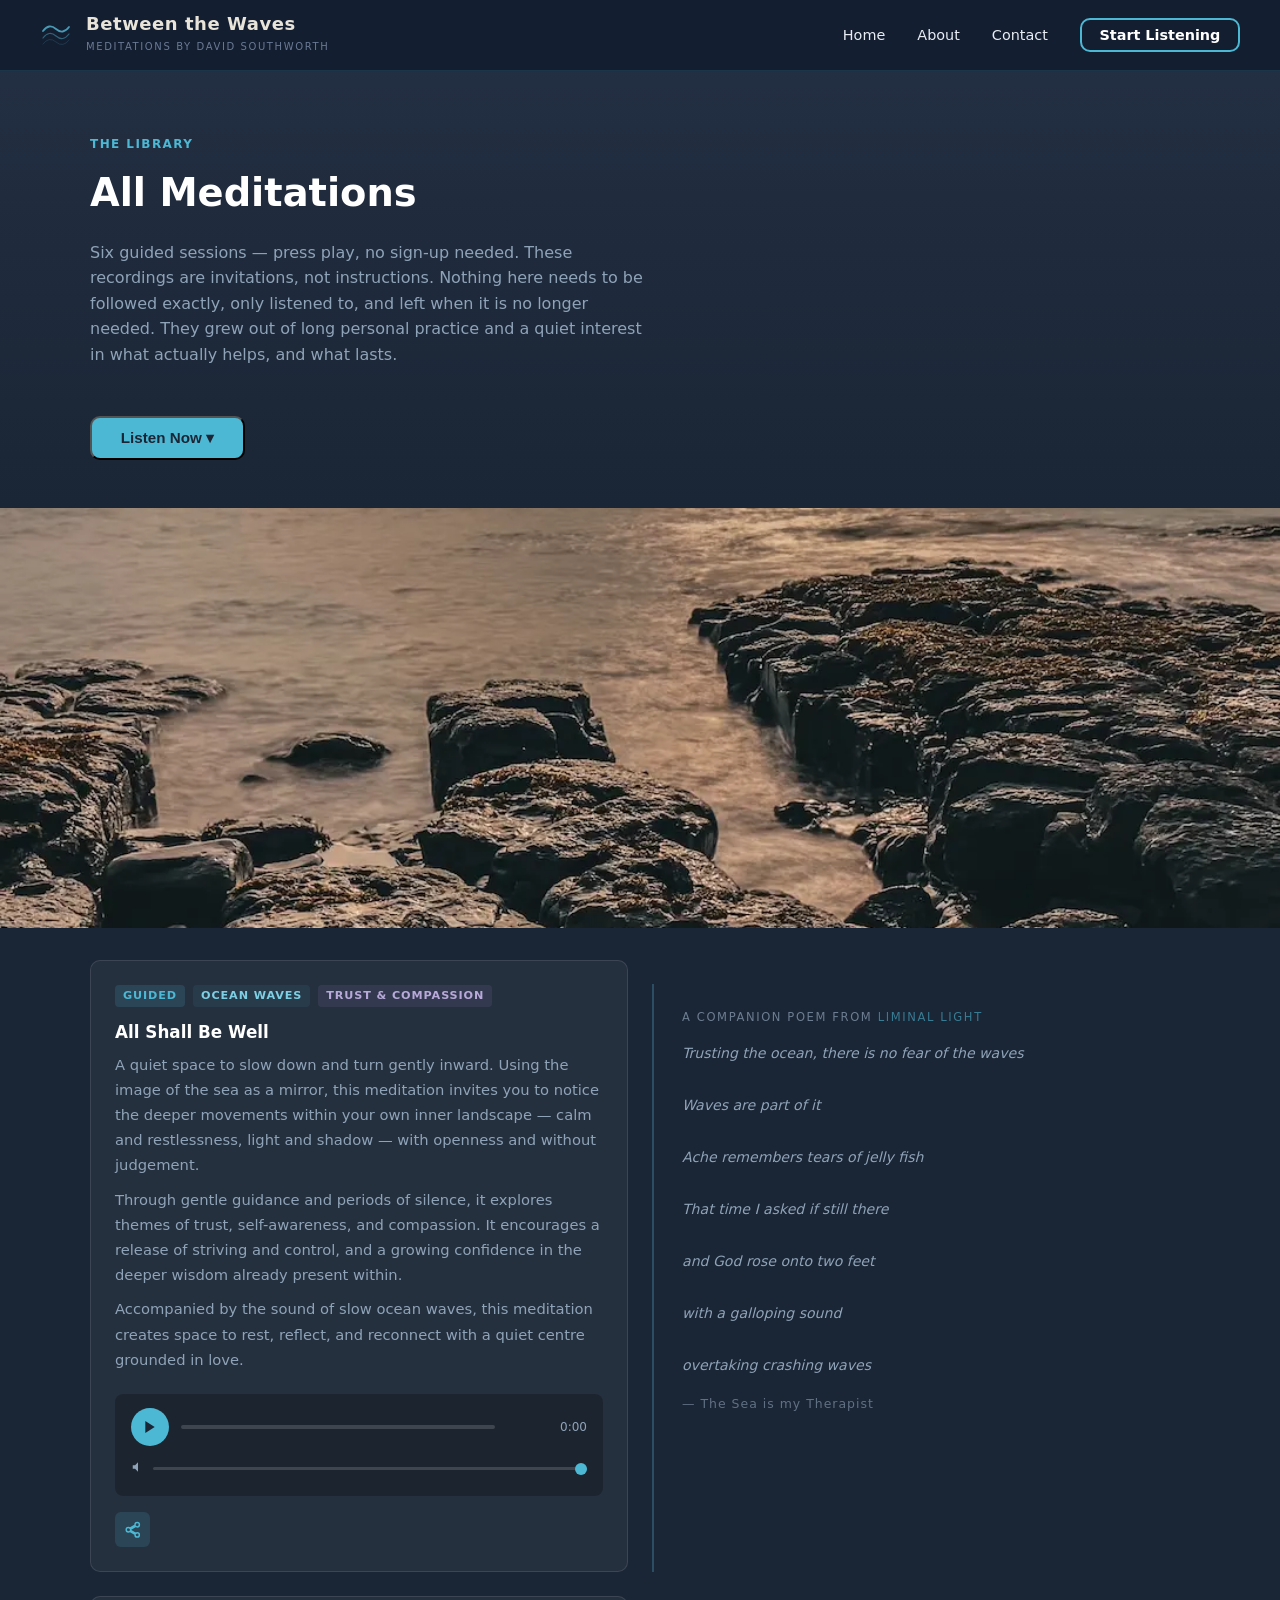
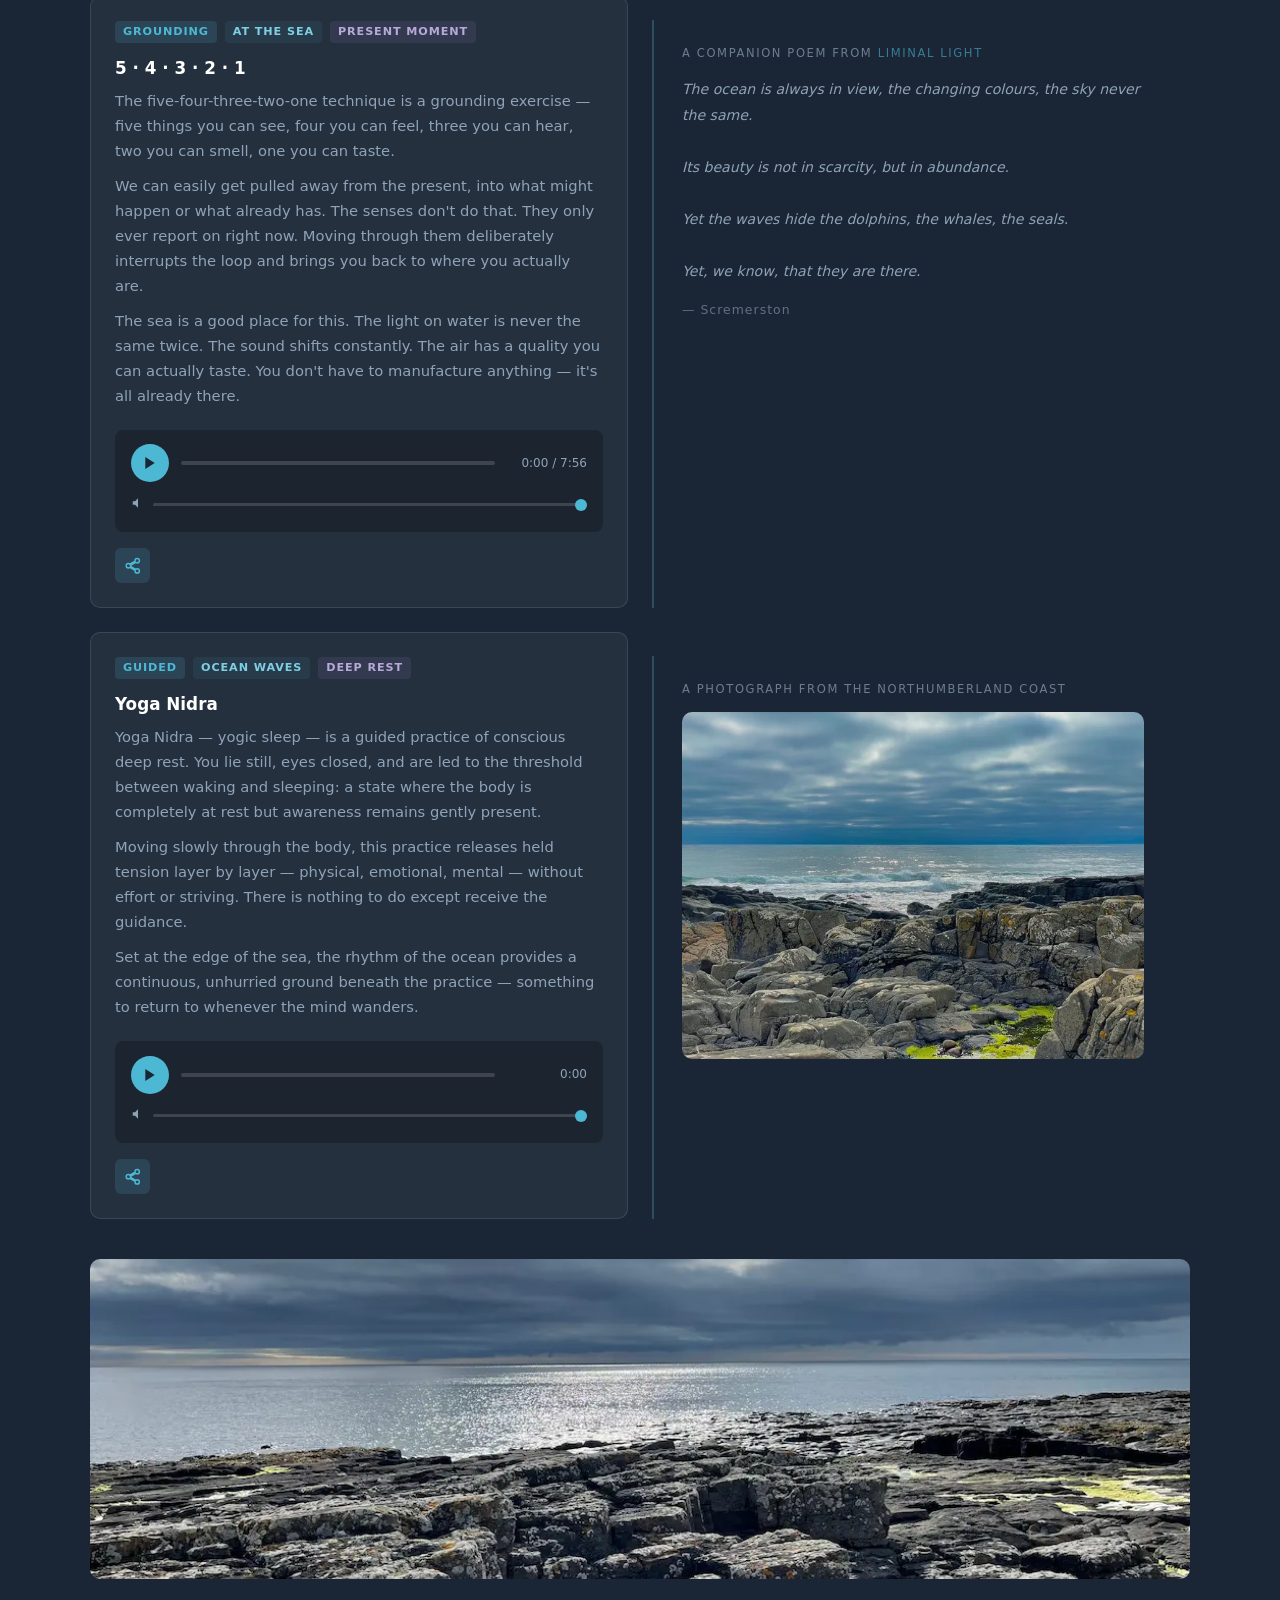
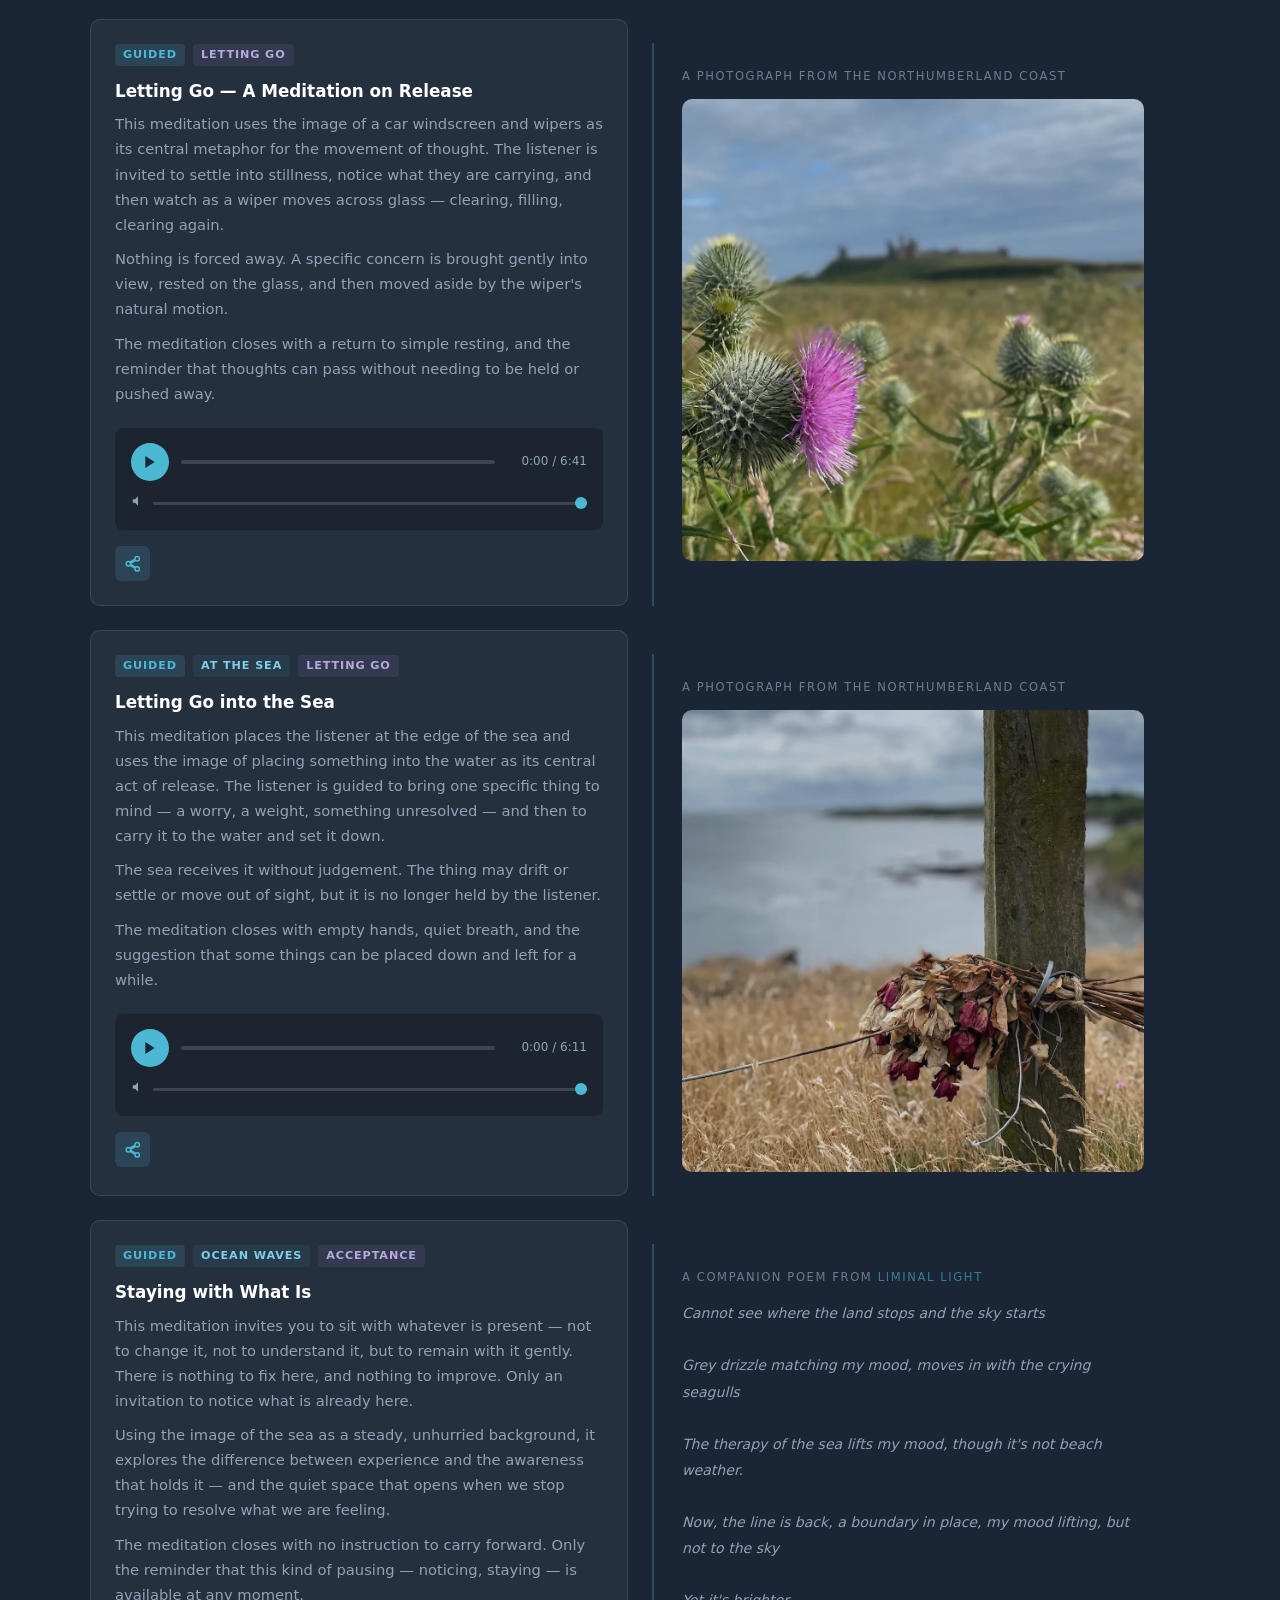
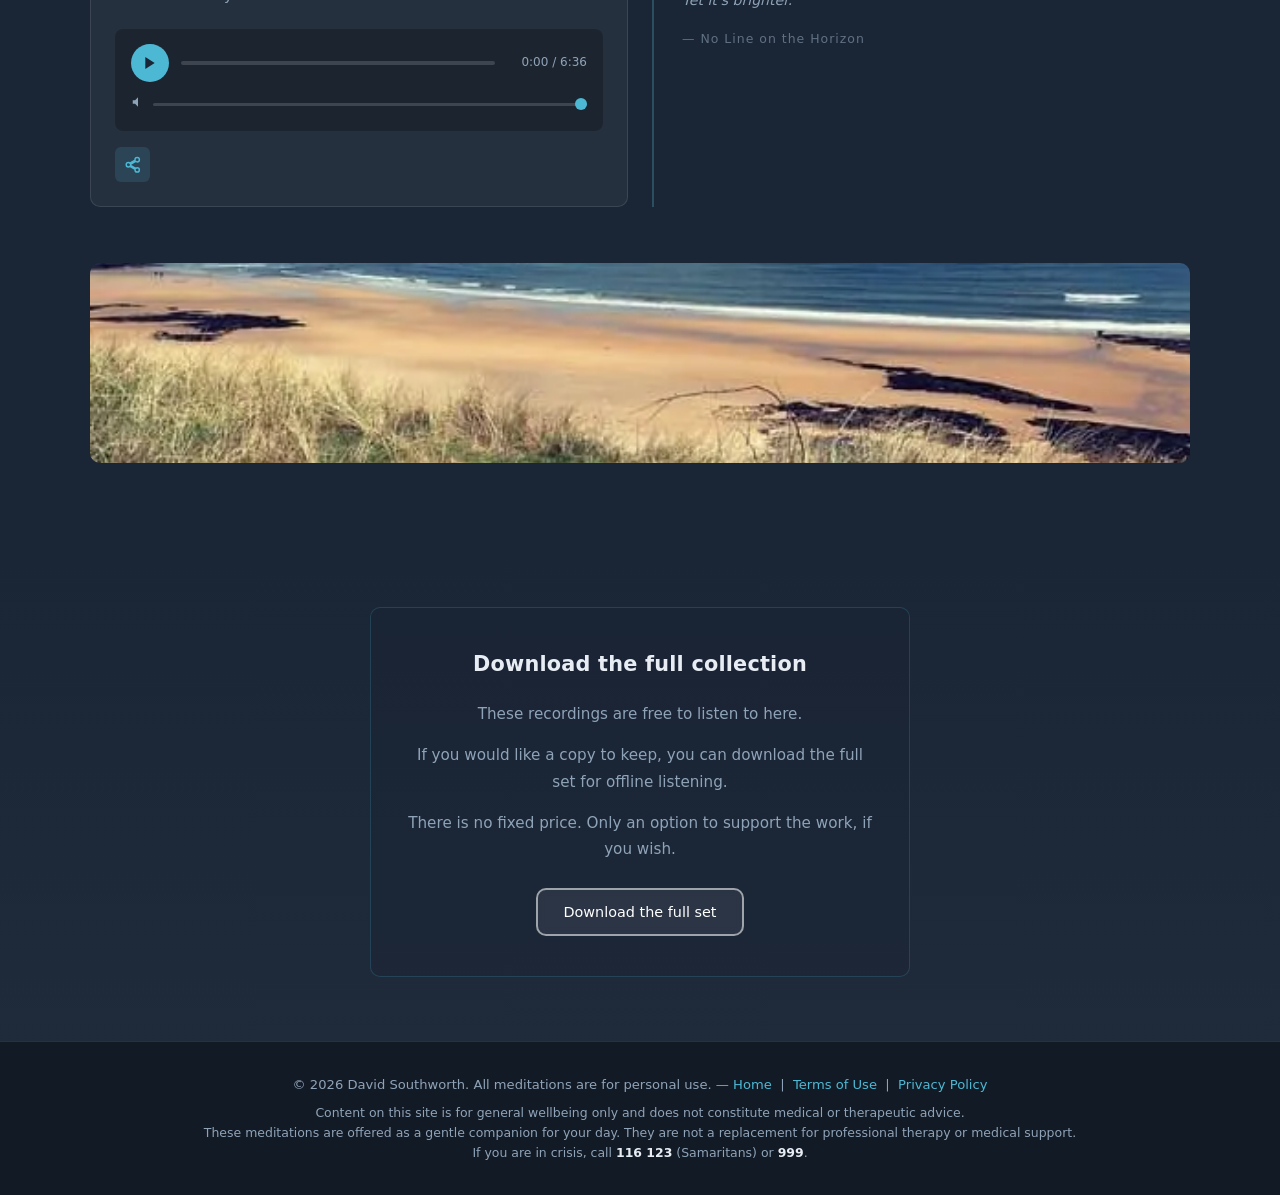
==== commit 73533330: "Add companion photographs to three meditations without poems Pairs rock_pools_sea.webp with Yoga Nid" ====
--- a/meditations.html
+++ b/meditations.html
@@ -427,6 +427,11 @@
           </div>
         </div>
 
+        <div class="poem-companion">
+          <p class="poem-companion-label">A photograph from the Northumberland coast</p>
+          <img src="images/rock_pools_sea.webp" alt="Ancient rock pools at the edge of the sea, Northumberland" style="width:100%; border-radius:var(--radius); display:block; opacity:0.88;" />
+        </div>
+
         <div class="meditations-break-image">
           <img src="images/sky-light-sea.webp" alt="Light breaking through dramatic clouds onto the North Sea, Northumberland coast" loading="lazy" />
         </div>
@@ -494,6 +499,11 @@
           </div>
         </div>
 
+        <div class="poem-companion">
+          <p class="poem-companion-label">A photograph from the Northumberland coast</p>
+          <img src="images/castle-thistle.webp" alt="A thistle in bloom with Dunstanburgh Castle in the distance, Northumberland" style="width:100%; border-radius:var(--radius); display:block; opacity:0.88;" />
+        </div>
+
         <!-- ── SESSION 5: Letting Go into the Sea ── -->
         <div id="card-5" class="meditation-card" data-category="guided" data-track="Letting Go into the Sea">
           <div class="card-meta">
@@ -556,6 +566,11 @@
               </a>
             </div>
           </div>
+        </div>
+
+        <div class="poem-companion">
+          <p class="poem-companion-label">A photograph from the Northumberland coast</p>
+          <img src="images/roses-fence-sea.webp" alt="Dried roses tied to a fence post with the sea behind, Northumberland" style="width:100%; border-radius:var(--radius); display:block; opacity:0.88;" />
         </div>
 
         <!-- ── SESSION 6: Staying with What Is ── -->
--- a/css/style.css
+++ b/css/style.css
@@ -589,7 +589,7 @@
   .hero-content h2 { font-size: 2rem; }
 }
 
-/* ── Poem companions ── */
+/* ── Poem & photo companions ── */
 .poem-companion {
   margin-top: 1.5rem;
   padding: 1.5rem 1.75rem;
@@ -630,6 +630,29 @@
   color: var(--muted);
   margin-top: 1rem;
   opacity: 0.6;
+}
+
+.photo-companion {
+  margin-top: 1.5rem;
+  padding: 1.5rem 1.75rem;
+  border-left: 2px solid rgba(74, 154, 181, 0.35);
+  max-width: 520px;
+}
+
+.photo-companion-label {
+  font-size: 0.72rem;
+  letter-spacing: 0.14em;
+  text-transform: uppercase;
+  color: var(--muted);
+  margin-bottom: 0.85rem;
+  opacity: 0.7;
+}
+
+.photo-companion-img {
+  width: 100%;
+  border-radius: var(--radius);
+  display: block;
+  opacity: 0.88;
 }
 
 /* ── LISTEN NOW DROPDOWN & WELCOME BACK ────────────── */
